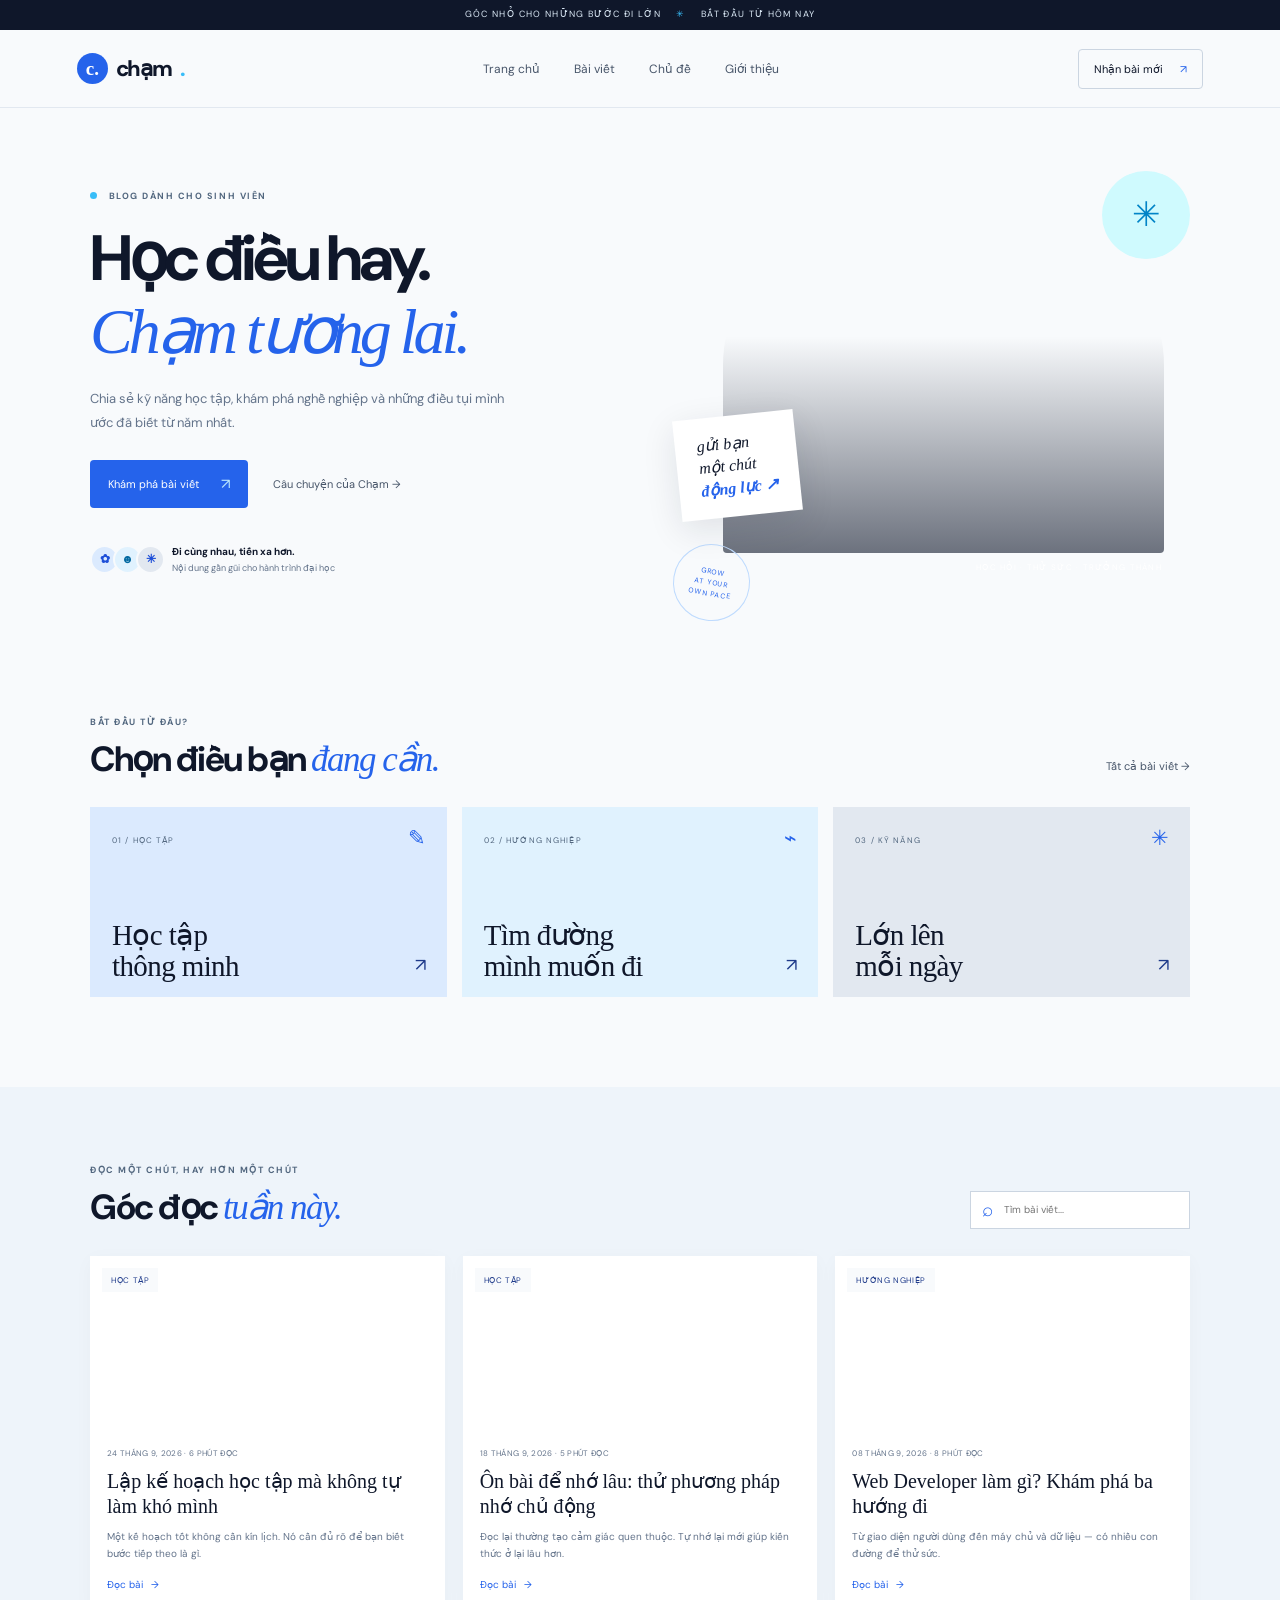
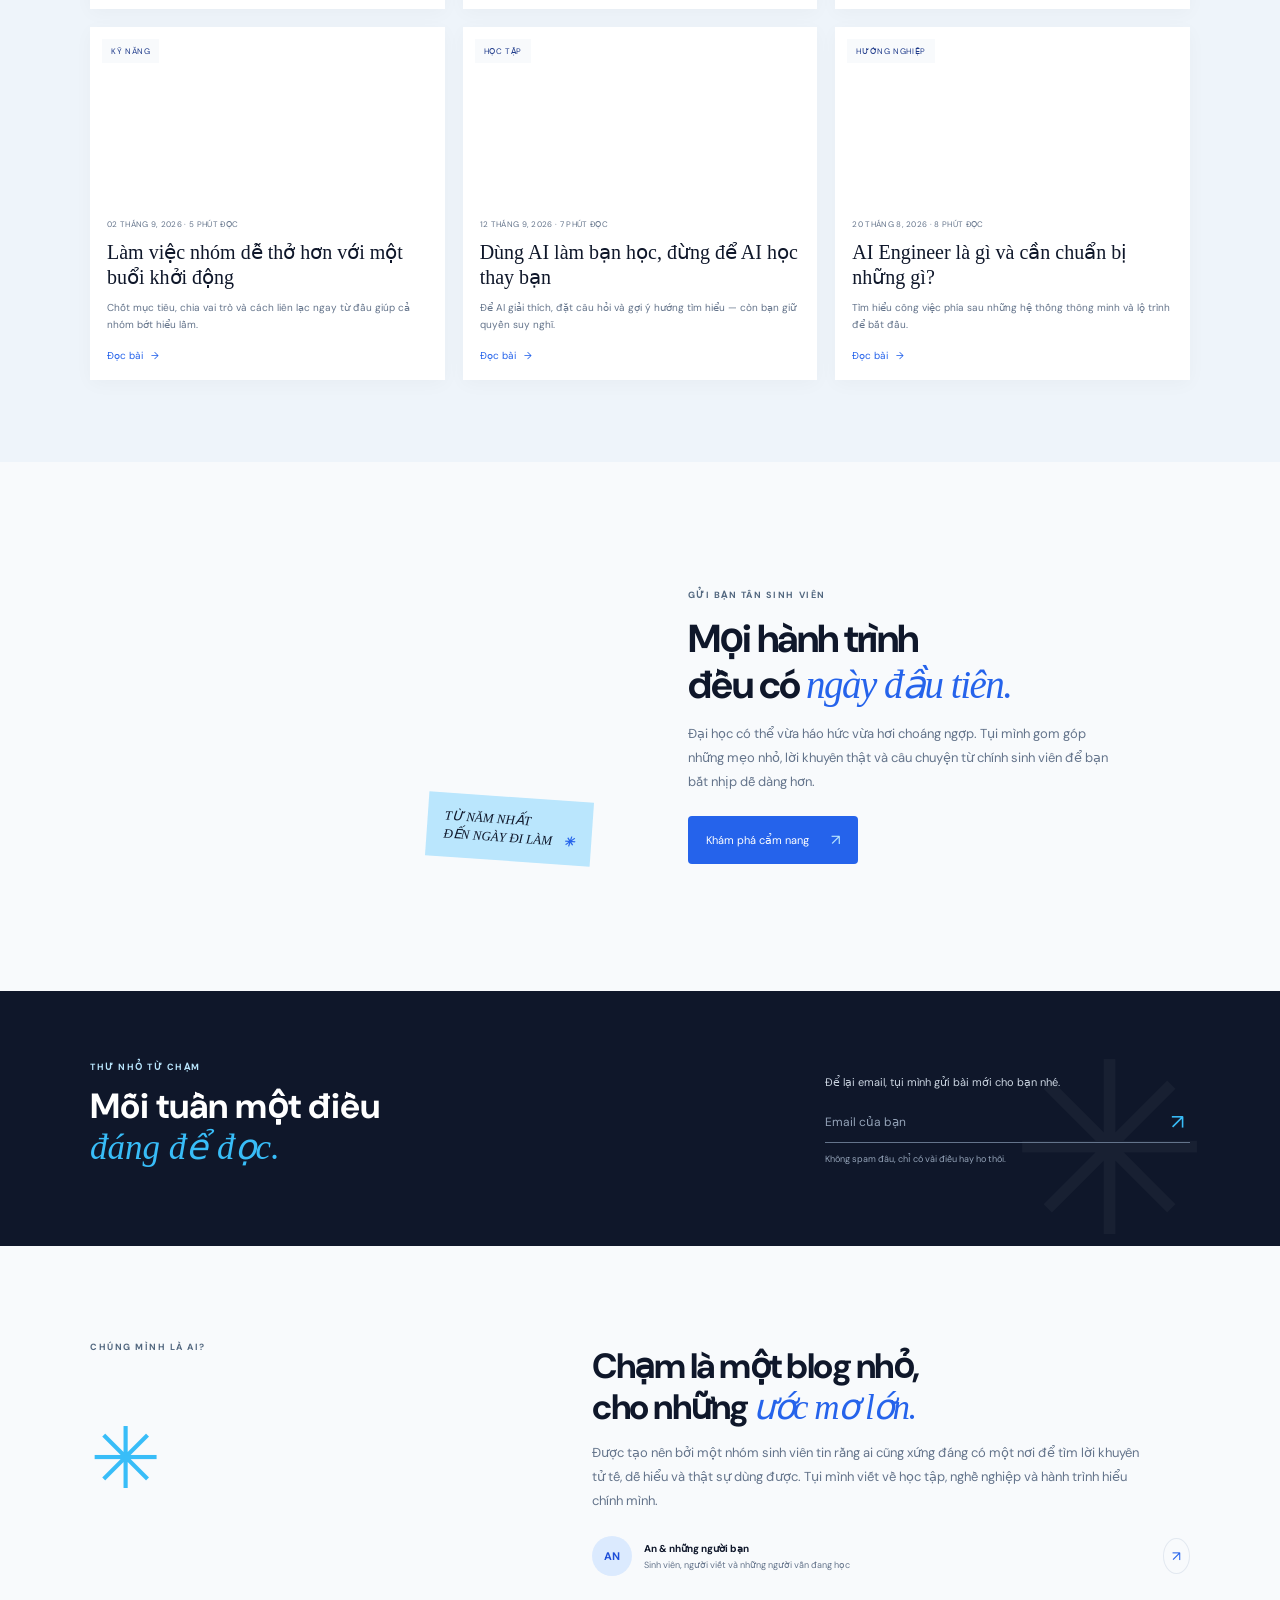
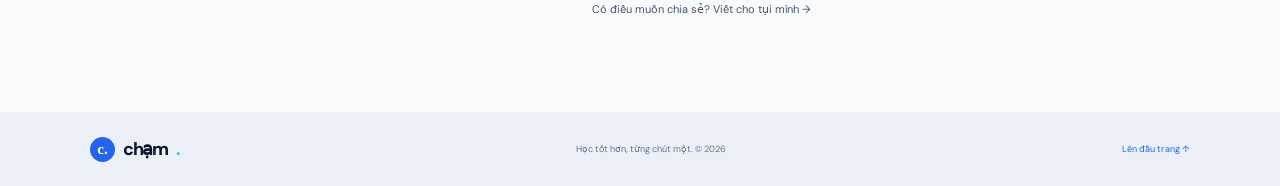
==== index.html @ 7835d65a "Prepare student blog for GitHub Pages" ====
<!doctype html>
<html lang="vi">
<head>
  <meta charset="UTF-8">
  <meta name="viewport" content="width=device-width, initial-scale=1">
  <meta name="theme-color" content="#0F172A">
  <meta name="description" content="Chạm — góc học tập và hướng nghiệp dành cho sinh viên.">
  <title>Chạm — Học tốt, chạm tương lai</title>
  <link rel="preconnect" href="https://fonts.googleapis.com">
  <link rel="preconnect" href="https://fonts.gstatic.com" crossorigin>
  <link href="https://fonts.googleapis.com/css2?family=DM+Sans:wght@400;500;600;700;800&family=Manrope:wght@400;500;600;700;800&display=swap" rel="stylesheet">
  <style>
:root{--navy:#0F172A;--blue:#2563EB;--cyan:#38BDF8;--pale:#F8FAFC;--white:#FFFFFF;--text:#334155;--muted:#64748B;--line:#E2E8F0;--serif:Georgia,"Times New Roman",serif;--sans:"DM Sans",Arial,sans-serif}
*{box-sizing:border-box}html{scroll-behavior:smooth}body{margin:0;background:var(--pale);color:var(--navy);font:14px var(--sans)}a{color:inherit;text-decoration:none}button,input{font:inherit}.container{width:min(1100px,88%);margin-inline:auto}
.topbar{height:30px;background:var(--navy);color:#DCEAF7;text-align:center;padding:8px;font-size:9px;letter-spacing:.15em}.topbar span{color:var(--cyan);margin:0 12px}
.header{height:78px;padding:0 max(calc((100% - 1160px)/2),6%);display:flex;align-items:center;justify-content:space-between;border-bottom:1px solid var(--line);background:var(--pale)}.brand{display:flex;align-items:center;gap:8px;font-size:22px;font-weight:800;letter-spacing:-1.3px}.brand-mark{display:grid;place-items:center;width:31px;height:31px;border-radius:50%;background:var(--blue);color:white;font:700 19px var(--serif);letter-spacing:0}.brand-dot{color:var(--cyan)}.nav{display:flex;align-items:center;gap:34px;color:#475569;font-size:12px}.nav a:hover,.text-link:hover{color:var(--blue)}.header-button{font-size:11px;border:1px solid #CBD5E1;padding:12px 15px;border-radius:4px}.header-button span{margin-left:14px;color:var(--blue)}.menu-toggle{display:none}
.hero{min-height:555px;display:grid;grid-template-columns:1fr .94fr;align-items:center;position:relative;padding-top:48px;padding-bottom:60px}.hero-copy{z-index:2}.eyebrow{font-size:9px;letter-spacing:.17em;font-weight:700;color:#52677F}.eyebrow i{display:inline-block;width:7px;height:7px;border-radius:50%;background:var(--cyan);margin-right:8px}.hero h1{font-size:64px;line-height:1.07;letter-spacing:-4px;margin:22px 0 18px}.hero h1 em,h2 em{font:italic 400 1em var(--serif);color:var(--blue)}.hero-copy>p,.welcome-copy>p,.about>div:nth-child(2)>p{max-width:420px;color:var(--muted);line-height:1.85;font-size:13px}.hero-actions{display:flex;align-items:center;gap:25px;margin-top:25px}.button{display:inline-flex;align-items:center;justify-content:space-between;gap:22px;background:var(--blue);color:white;padding:14px 18px;border-radius:4px;font-size:11px;transition:background .2s}.button:hover{background:#1D4ED8}.button span{color:#BAE6FD;font-size:15px}.text-link{font-size:11px;color:#475569}.hero-note{display:flex;align-items:center;gap:13px;margin-top:37px}.faces{display:flex}.faces b{width:29px;height:29px;border-radius:50%;display:grid;place-items:center;background:#DBEAFE;border:2px solid var(--pale);margin-right:-6px;color:#1D4ED8;font-size:12px}.faces b:nth-child(2){background:#E0F2FE;color:#0369A1}.faces b:nth-child(3){background:#E2E8F0}.hero-note strong,.hero-note small{display:block;font-size:10px}.hero-note small{font-size:9px;color:var(--muted);margin-top:4px}
.hero-art{height:400px;position:relative;margin-left:20px}.hero-image{position:absolute;inset:12px 26px 27px 46px;border-radius:48% 48% 4px 4px;background:linear-gradient(0deg,#0F172A99,#0F172A00 60%),url("https://images.unsplash.com/photo-1523240795612-9a054b0db644?auto=format&fit=crop&w=1000&q=85") center/cover}.cyan-orb{position:absolute;z-index:2;right:0;top:-9px;width:88px;height:88px;border-radius:50%;display:grid;place-items:center;background:#CFFAFE;color:#0284C7;font-size:34px}.note-card{position:absolute;z-index:2;left:0;bottom:63px;padding:17px 22px;background:white;box-shadow:0 10px 35px #0f172a1c;font:italic 16px/1.4 var(--serif);transform:rotate(-6deg)}.note-card strong{color:var(--blue)}.image-caption{position:absolute;right:28px;bottom:8px;color:white;font-size:8px;letter-spacing:.16em}.hero-label{position:absolute;left:53%;bottom:42px;border:1px solid #BFDBFE;border-radius:50%;width:77px;height:77px;display:grid;place-content:center;text-align:center;color:var(--blue);font-size:7px;letter-spacing:.12em;line-height:1.6;transform:rotate(9deg)}
.topics{padding-top:48px;padding-bottom:90px}.section-heading{display:flex;align-items:end;justify-content:space-between;margin-bottom:27px}.section-heading h2,.welcome h2,.about h2{font-size:35px;letter-spacing:-1.5px;line-height:1.18;margin:10px 0 0}.section-heading>.text-link{padding-bottom:7px}.topic-grid{display:grid;grid-template-columns:repeat(3,1fr);gap:15px}.topic-card{height:190px;padding:22px;position:relative;transition:transform .2s}.topic-card:hover{transform:translateY(-4px)}.study{background:#DBEAFE}.career{background:#E0F2FE}.skills{background:#E2E8F0}.topic-card small{font-size:8px;letter-spacing:.14em;color:#52677F}.topic-card h3{position:absolute;left:22px;bottom:16px;margin:0;font:29px/1.05 var(--serif);letter-spacing:-.6px}.topic-icon{position:absolute;right:21px;top:17px;font-size:21px;color:var(--blue)}.arrow{position:absolute;right:21px;bottom:20px;font-size:18px;color:#1E3A8A}
.articles{background:#EEF4FA;padding:72px 0 82px}.search{height:38px;width:220px;display:flex;gap:9px;align-items:center;padding:0 11px;border:1px solid #CBD5E1;background:white}.search span{font-size:19px;color:var(--blue)}.search input{width:100%;border:0;outline:0;font-size:10px;background:transparent;color:var(--navy)}.article-grid{display:grid;grid-template-columns:repeat(3,1fr);gap:18px}.article-card{background:white;min-width:0;box-shadow:0 4px 18px #0f172a08;transition:transform .2s}.article-card:hover{transform:translateY(-4px)}.article-image{height:170px;background-position:center;background-size:cover;position:relative}.article-image>span{position:absolute;left:12px;top:12px;padding:7px 9px;background:#F8FAFCEB;color:#1E3A8A;font-size:8px;letter-spacing:.08em}.photo-one{background-image:url("https://images.unsplash.com/photo-1455390582262-044c1008a2b9?auto=format&fit=crop&w=900&q=80")}.photo-two{background-image:url("https://images.unsplash.com/photo-1434030216411-0b793f4b4173?auto=format&fit=crop&w=900&q=80")}.photo-three{background-image:url("https://images.unsplash.com/photo-1498050108023-c5249f4df085?auto=format&fit=crop&w=900&q=80")}.photo-four{background-image:url("https://images.unsplash.com/photo-1521737711867-e3b97375f902?auto=format&fit=crop&w=900&q=80")}.photo-five{background-image:url("https://images.unsplash.com/photo-1677442136019-21780ecad995?auto=format&fit=crop&w=900&q=80")}.photo-six{background-image:url("https://images.unsplash.com/photo-1485827404703-89b55fcc595e?auto=format&fit=crop&w=900&q=80")}.article-info{padding:16px 17px 17px}.article-info>small{font-size:8px;color:#64748B;letter-spacing:.04em}.article-info h3{font:20px/1.25 var(--serif);margin:9px 0;color:var(--navy)}.article-info p{font-size:10px;line-height:1.7;color:var(--muted);margin:0 0 12px}.article-info>a{font-size:10px;color:var(--blue)}.article-info>a span{margin-left:5px}.no-results{text-align:center;padding:35px;color:var(--muted)}
.welcome{padding-top:100px;padding-bottom:104px;display:grid;grid-template-columns:1fr 1fr;gap:95px;align-items:center}.welcome-art{height:325px;position:relative}.welcome-image{position:absolute;inset:0 30px 0 17px;background:url("https://images.unsplash.com/photo-1498050108023-c5249f4df085?auto=format&fit=crop&w=900&q=85") center/cover}.sticker{position:absolute;right:0;bottom:25px;background:#BAE6FD;padding:14px 17px;font:italic 13px/1.4 var(--serif);transform:rotate(4deg)}.sticker b{color:var(--blue);margin-left:8px}.welcome-copy h2{font-size:39px;margin:14px 0}.welcome-copy>p{margin:14px 0 22px}.newsletter{background:var(--navy);color:white;overflow:hidden}.newsletter-content{min-height:255px;display:flex;justify-content:space-between;align-items:center;position:relative}.newsletter .eyebrow{color:#BAE6FD}.newsletter h2{font-size:35px;line-height:1.15;margin:12px 0}.newsletter h2 em{color:var(--cyan)}.newsletter form{width:365px;z-index:1}.newsletter form label{font-size:11px;color:#CBD5E1}.email-row{display:flex;border-bottom:1px solid #64748B;margin-top:12px}.email-row input{flex:1;padding:12px 0;color:white;background:none;border:0;outline:0;font-size:12px}.email-row input::placeholder{color:#94A3B8}.email-row button{border:0;background:none;color:var(--cyan);font-size:21px;cursor:pointer}.newsletter form small{display:block;margin-top:10px;color:#94A3B8;font-size:9px}.newsletter-spark{position:absolute;right:-20px;bottom:-62px;font-size:240px;color:#ffffff0a}.about{padding-top:90px;padding-bottom:95px;display:grid;grid-template-columns:1fr 1.4fr;gap:75px}.about-mark{margin-top:50px;font-size:85px;color:var(--cyan)}.about h2{font-size:35px}.about>div:nth-child(2)>p{max-width:560px}.author{display:flex;align-items:center;gap:12px;margin:23px 0}.author>span{width:40px;height:40px;display:grid;place-items:center;border-radius:50%;background:#DBEAFE;color:#1D4ED8;font-size:11px;font-weight:700}.author strong,.author small{display:block;font-size:10px}.author small{font-size:9px;color:var(--muted);margin-top:4px}.author>a{margin-left:auto;border:1px solid var(--line);border-radius:50%;padding:8px;color:var(--blue)}.footer{min-height:74px;background:#EAF0F6;padding:15px max(calc((100% - 1100px)/2),6%);display:flex;align-items:center;justify-content:space-between;color:var(--muted);font-size:9px}.footer .brand{color:var(--navy);font-size:18px}.footer .brand-mark{width:25px;height:25px;font-size:15px}.footer>a:last-child{color:var(--blue)}
@media(max-width:760px){.header{height:66px;padding:0 6%}.menu-toggle{display:block;background:none;border:0;font-size:21px;color:var(--navy)}.nav{display:none;position:absolute;z-index:5;top:96px;left:0;right:0;padding:20px 8%;background:var(--pale);border-bottom:1px solid var(--line);flex-direction:column;align-items:flex-start;gap:18px}.nav.open{display:flex}.header-button{font-size:9px;padding:10px}.hero{grid-template-columns:1fr;padding-top:51px;padding-bottom:42px}.hero h1{font-size:54px}.hero-art{height:330px;margin:36px 0 0}.hero-label{left:auto;right:12%;bottom:10px}.topics{padding-top:43px;padding-bottom:65px}.section-heading h2,.welcome h2,.about h2{font-size:29px}.topic-grid{gap:9px}.topic-card{height:160px;padding:14px}.topic-card h3{left:14px;bottom:15px;font-size:23px}.topic-icon{right:13px;top:12px}.arrow{right:13px;bottom:14px}.articles{padding:57px 0}.section-heading{align-items:flex-start;gap:17px;flex-direction:column}.search{width:100%}.article-grid{grid-template-columns:1fr 1fr;gap:12px}.article-image{height:140px}.article-info{padding:13px}.article-info h3{font-size:17px}.article-info p{font-size:9px}.welcome{grid-template-columns:1fr;gap:34px;padding-top:68px;padding-bottom:70px}.welcome-art{height:265px}.welcome-copy h2{font-size:34px}.newsletter-content{padding-top:40px;padding-bottom:40px;display:block}.newsletter form{width:min(100%,420px);margin-top:22px}.newsletter-spark{right:-46px;bottom:-65px}.about{padding-top:65px;padding-bottom:65px;grid-template-columns:1fr;gap:12px}.about-mark{display:none}.about h2{font-size:30px}.footer{padding:16px 6%;flex-wrap:wrap;gap:12px}.footer>span{order:3;width:100%}}
@media(max-width:440px){.topbar{font-size:7px;letter-spacing:.1em}.header-button{padding:9px;font-size:9px}.hero h1{font-size:47px}.hero-actions{gap:14px;flex-wrap:wrap}.text-link{font-size:10px}.topic-grid{grid-template-columns:1fr}.topic-card{height:125px}.topic-card h3 br{display:none}.article-grid{grid-template-columns:1fr}.article-image{height:190px}.section-heading h2{font-size:27px}.about h2{font-size:28px}.author small{max-width:230px}}

</style>
</head>
<body>
  <div class="topbar">GÓC NHỎ CHO NHỮNG BƯỚC ĐI LỚN <span>✳</span> BẮT ĐẦU TỪ HÔM NAY</div>
  <header class="header">
    <a class="brand" href="#home"><span class="brand-mark">c.</span> chạm<span class="brand-dot">.</span></a>
    <button class="menu-toggle" aria-label="Mở menu" aria-expanded="false">☰</button>
    <nav class="nav"><a href="#home">Trang chủ</a><a href="#articles">Bài viết</a><a href="#topics">Chủ đề</a><a href="#about">Giới thiệu</a></nav>
    <a class="header-button" href="#newsletter">Nhận bài mới <span>↗</span></a>
  </header>
  <main id="home">
    <section class="hero container">
      <div class="hero-copy">
        <span class="eyebrow"><i></i> BLOG DÀNH CHO SINH VIÊN</span>
        <h1>Học điều hay.<br><em>Chạm tương lai.</em></h1>
        <p>Chia sẻ kỹ năng học tập, khám phá nghề nghiệp và những điều tụi mình ước đã biết từ năm nhất.</p>
        <div class="hero-actions"><a class="button" href="#articles">Khám phá bài viết <span>↗</span></a><a class="text-link" href="#about">Câu chuyện của Chạm →</a></div>
        <div class="hero-note"><div class="faces"><b>✿</b><b>☻</b><b>✳</b></div><span><strong>Đi cùng nhau, tiến xa hơn.</strong><small>Nội dung gần gũi cho hành trình đại học</small></span></div>
      </div>
      <div class="hero-art"><div class="cyan-orb">✳</div><div class="hero-image" role="img" aria-label="Sinh viên học tập cùng nhau"></div><div class="note-card">gửi bạn<br>một chút<br><strong>động lực ↗</strong></div><div class="image-caption">HỌC HỎI · THỬ SỨC · TRƯỞNG THÀNH</div><div class="orbit"></div></div>
      <div class="hero-label">GROW<br>AT YOUR<br>OWN PACE</div>
    </section>
    <section class="container topics" id="topics">
      <div class="section-heading"><div><span class="eyebrow">BẮT ĐẦU TỪ ĐÂU?</span><h2>Chọn điều bạn <em>đang cần.</em></h2></div><a class="text-link" href="#articles">Tất cả bài viết →</a></div>
      <div class="topic-grid">
        <a class="topic-card study" href="#articles"><span class="topic-icon">✎</span><small>01 / HỌC TẬP</small><h3>Học tập<br>thông minh</h3><span class="arrow">↗</span></a>
        <a class="topic-card career" href="#articles"><span class="topic-icon">⌁</span><small>02 / HƯỚNG NGHIỆP</small><h3>Tìm đường<br>mình muốn đi</h3><span class="arrow">↗</span></a>
        <a class="topic-card skills" href="#articles"><span class="topic-icon">✳</span><small>03 / KỸ NĂNG</small><h3>Lớn lên<br>mỗi ngày</h3><span class="arrow">↗</span></a>
      </div>
    </section>
    <section class="articles" id="articles"><div class="container">
      <div class="section-heading"><div><span class="eyebrow">ĐỌC MỘT CHÚT, HAY HƠN MỘT CHÚT</span><h2>Góc đọc <em>tuần này.</em></h2></div><label class="search"><span>⌕</span><input id="search" type="search" placeholder="Tìm bài viết..." aria-label="Tìm bài viết"></label></div>
      <div class="article-grid" id="articleGrid">
        <article class="article-card" data-category="Học tập"><div class="article-image photo-one"><span>HỌC TẬP</span></div><div class="article-info"><small>24 THÁNG 9, 2026 · 6 PHÚT ĐỌC</small><h3>Lập kế hoạch học tập mà không tự làm khó mình</h3><p>Một kế hoạch tốt không cần kín lịch. Nó cần đủ rõ để bạn biết bước tiếp theo là gì.</p><a href="#welcome">Đọc bài <span>→</span></a></div></article>
        <article class="article-card" data-category="Học tập"><div class="article-image photo-two"><span>HỌC TẬP</span></div><div class="article-info"><small>18 THÁNG 9, 2026 · 5 PHÚT ĐỌC</small><h3>Ôn bài để nhớ lâu: thử phương pháp nhớ chủ động</h3><p>Đọc lại thường tạo cảm giác quen thuộc. Tự nhớ lại mới giúp kiến thức ở lại lâu hơn.</p><a href="#welcome">Đọc bài <span>→</span></a></div></article>
        <article class="article-card" data-category="Hướng nghiệp"><div class="article-image photo-three"><span>HƯỚNG NGHIỆP</span></div><div class="article-info"><small>08 THÁNG 9, 2026 · 8 PHÚT ĐỌC</small><h3>Web Developer làm gì? Khám phá ba hướng đi</h3><p>Từ giao diện người dùng đến máy chủ và dữ liệu — có nhiều con đường để thử sức.</p><a href="#welcome">Đọc bài <span>→</span></a></div></article>
        <article class="article-card" data-category="Kỹ năng"><div class="article-image photo-four"><span>KỸ NĂNG</span></div><div class="article-info"><small>02 THÁNG 9, 2026 · 5 PHÚT ĐỌC</small><h3>Làm việc nhóm dễ thở hơn với một buổi khởi động</h3><p>Chốt mục tiêu, chia vai trò và cách liên lạc ngay từ đầu giúp cả nhóm bớt hiểu lầm.</p><a href="#welcome">Đọc bài <span>→</span></a></div></article>
        <article class="article-card" data-category="Học tập"><div class="article-image photo-five"><span>HỌC TẬP</span></div><div class="article-info"><small>12 THÁNG 9, 2026 · 7 PHÚT ĐỌC</small><h3>Dùng AI làm bạn học, đừng để AI học thay bạn</h3><p>Để AI giải thích, đặt câu hỏi và gợi ý hướng tìm hiểu — còn bạn giữ quyền suy nghĩ.</p><a href="#welcome">Đọc bài <span>→</span></a></div></article>
        <article class="article-card" data-category="Hướng nghiệp"><div class="article-image photo-six"><span>HƯỚNG NGHIỆP</span></div><div class="article-info"><small>20 THÁNG 8, 2026 · 8 PHÚT ĐỌC</small><h3>AI Engineer là gì và cần chuẩn bị những gì?</h3><p>Tìm hiểu công việc phía sau những hệ thống thông minh và lộ trình để bắt đầu.</p><a href="#welcome">Đọc bài <span>→</span></a></div></article>
      </div>
      <p class="no-results" id="noResults" hidden>Chưa tìm thấy bài viết phù hợp, thử từ khóa khác nhé.</p>
    </div></section>
    <section class="welcome container" id="welcome"><div class="welcome-art"><div class="welcome-image"></div><div class="sticker">TỪ NĂM NHẤT<br>ĐẾN NGÀY ĐI LÀM <b>✳</b></div></div><div class="welcome-copy"><span class="eyebrow">GỬI BẠN TÂN SINH VIÊN</span><h2>Mọi hành trình<br>đều có <em>ngày đầu tiên.</em></h2><p>Đại học có thể vừa háo hức vừa hơi choáng ngợp. Tụi mình gom góp những mẹo nhỏ, lời khuyên thật và câu chuyện từ chính sinh viên để bạn bắt nhịp dễ dàng hơn.</p><a class="button" href="#articles">Khám phá cẩm nang <span>↗</span></a></div></section>
    <section class="newsletter" id="newsletter"><div class="container newsletter-content"><div><span class="eyebrow">THƯ NHỎ TỪ CHẠM</span><h2>Mỗi tuần một điều<br><em>đáng để đọc.</em></h2></div><form id="newsletterForm"><label for="email">Để lại email, tụi mình gửi bài mới cho bạn nhé.</label><div class="email-row"><input id="email" type="email" placeholder="Email của bạn" required><button aria-label="Đăng ký nhận tin">↗</button></div><small id="message">Không spam đâu, chỉ có vài điều hay ho thôi.</small></form><span class="newsletter-spark">✳</span></div></section>
    <section class="about container" id="about"><div><span class="eyebrow">CHÚNG MÌNH LÀ AI?</span><div class="about-mark">✳</div></div><div><h2>Chạm là một blog nhỏ,<br>cho những <em>ước mơ lớn.</em></h2><p>Được tạo nên bởi một nhóm sinh viên tin rằng ai cũng xứng đáng có một nơi để tìm lời khuyên tử tế, dễ hiểu và thật sự dùng được. Tụi mình viết về học tập, nghề nghiệp và hành trình hiểu chính mình.</p><div class="author"><span>AN</span><div><strong>An & những người bạn</strong><small>Sinh viên, người viết và những người vẫn đang học</small></div><a href="mailto:hello@chamblog.vn">↗</a></div><a class="text-link" href="mailto:hello@chamblog.vn">Có điều muốn chia sẻ? Viết cho tụi mình →</a></div></section>
  </main>
  <footer class="footer"><a class="brand" href="#home"><span class="brand-mark">c.</span> chạm<span class="brand-dot">.</span></a><span>Học tốt hơn, từng chút một. © 2026</span><a href="#home">Lên đầu trang ↑</a></footer>
  <script>
    const searchInput=document.getElementById("search");
    searchInput.addEventListener("input",()=>{const q=searchInput.value.trim().toLocaleLowerCase("vi");let count=0;document.querySelectorAll(".article-card").forEach(card=>{const show=card.innerText.toLocaleLowerCase("vi").includes(q);card.hidden=!show;if(show)count++});document.getElementById("noResults").hidden=count>0});
    document.querySelector(".menu-toggle").addEventListener("click",event=>{const nav=document.querySelector(".nav"),open=nav.classList.toggle("open");event.currentTarget.setAttribute("aria-expanded",String(open));event.currentTarget.setAttribute("aria-label",open?"Đóng menu":"Mở menu")});
    document.getElementById("newsletterForm").addEventListener("submit",event=>{event.preventDefault();document.getElementById("message").textContent="Đăng ký thành công! Hẹn gặp bạn trong thư tiếp theo ✳";event.currentTarget.reset()});
  </script>
</body>
</html>
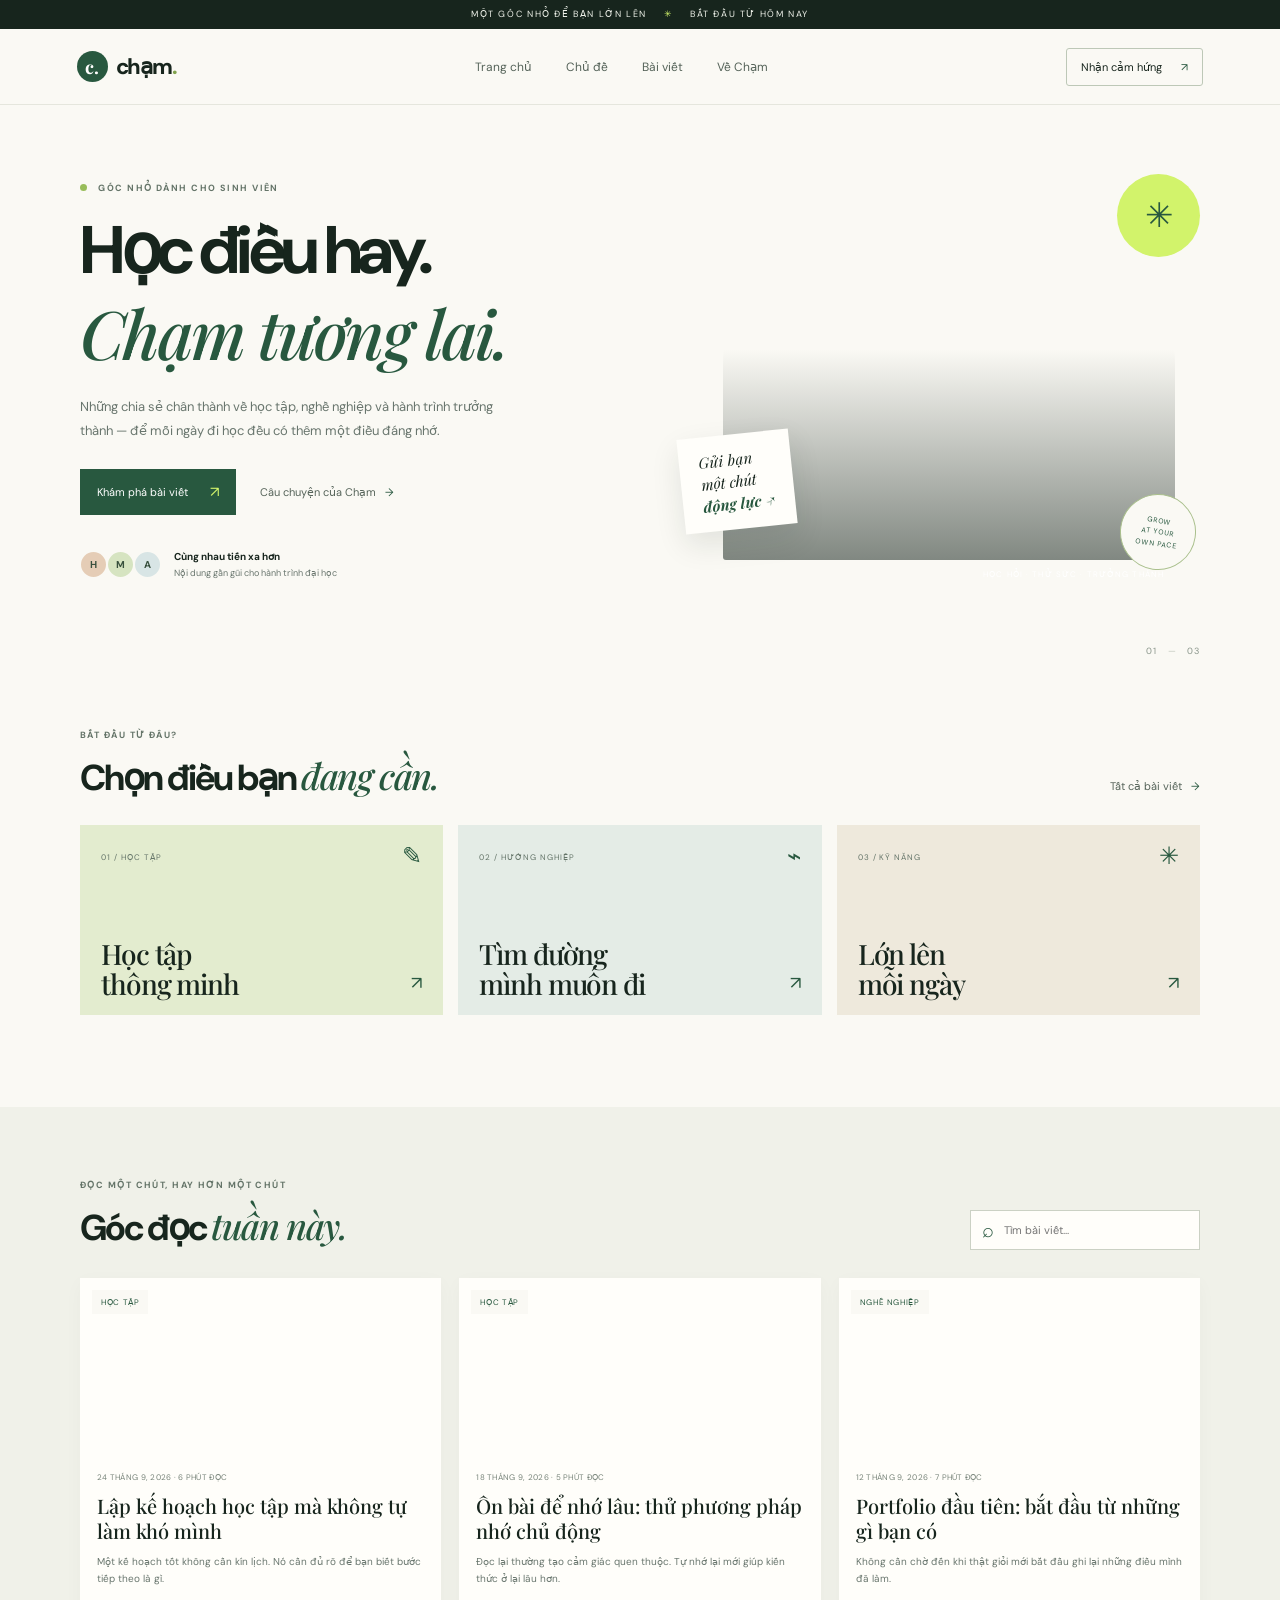
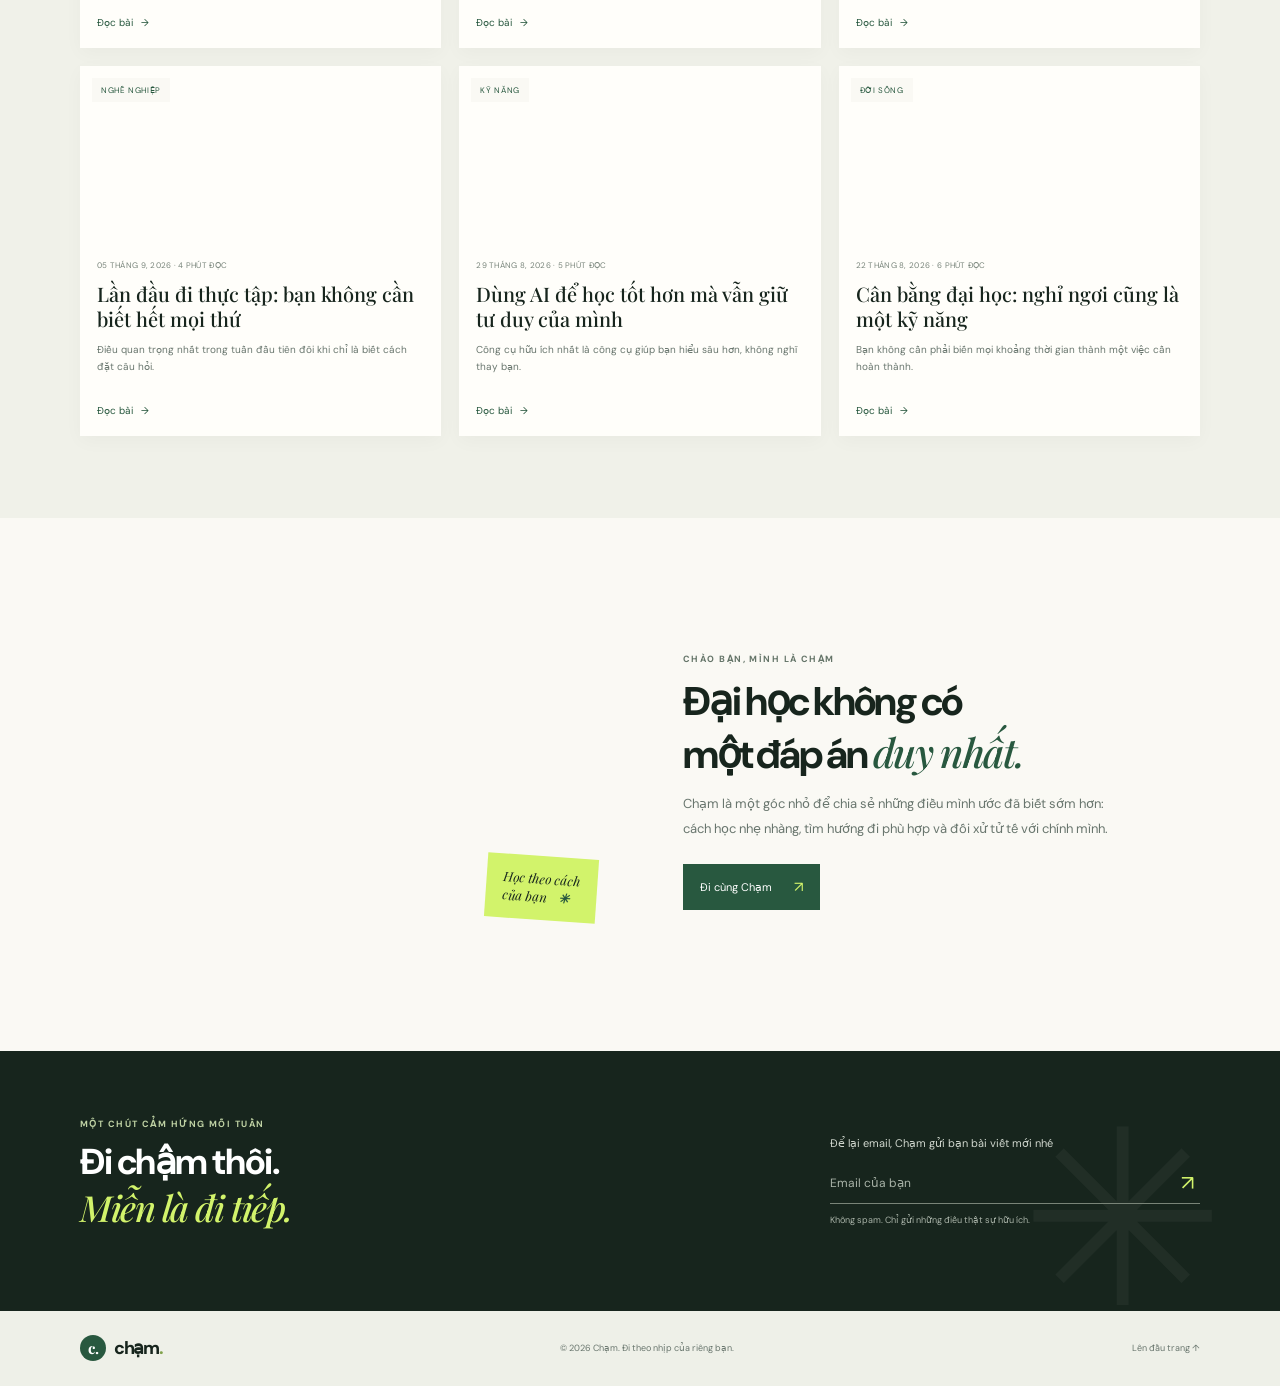
==== commit a4576bee: "Nội dung cập nhật" ====
--- a/index.html
+++ b/index.html
@@ -1,79 +1,99 @@
 <!doctype html>
 <html lang="vi">
 <head>
-  <meta charset="UTF-8">
+  <meta charset="utf-8">
   <meta name="viewport" content="width=device-width, initial-scale=1">
-  <meta name="theme-color" content="#0F172A">
-  <meta name="description" content="Chạm — góc học tập và hướng nghiệp dành cho sinh viên.">
-  <title>Chạm — Học tốt, chạm tương lai</title>
+  <meta name="theme-color" content="#101c16">
+  <meta name="description" content="Chạm — góc học tập, hướng nghiệp và kỹ năng dành cho sinh viên.">
+  <title>Chạm — Học điều hay, chạm tương lai</title>
+  <link rel="stylesheet" href="sytle.css">
   <link rel="preconnect" href="https://fonts.googleapis.com">
   <link rel="preconnect" href="https://fonts.gstatic.com" crossorigin>
-  <link href="https://fonts.googleapis.com/css2?family=DM+Sans:wght@400;500;600;700;800&family=Manrope:wght@400;500;600;700;800&display=swap" rel="stylesheet">
-  <style>
-:root{--navy:#0F172A;--blue:#2563EB;--cyan:#38BDF8;--pale:#F8FAFC;--white:#FFFFFF;--text:#334155;--muted:#64748B;--line:#E2E8F0;--serif:Georgia,"Times New Roman",serif;--sans:"DM Sans",Arial,sans-serif}
-*{box-sizing:border-box}html{scroll-behavior:smooth}body{margin:0;background:var(--pale);color:var(--navy);font:14px var(--sans)}a{color:inherit;text-decoration:none}button,input{font:inherit}.container{width:min(1100px,88%);margin-inline:auto}
-.topbar{height:30px;background:var(--navy);color:#DCEAF7;text-align:center;padding:8px;font-size:9px;letter-spacing:.15em}.topbar span{color:var(--cyan);margin:0 12px}
-.header{height:78px;padding:0 max(calc((100% - 1160px)/2),6%);display:flex;align-items:center;justify-content:space-between;border-bottom:1px solid var(--line);background:var(--pale)}.brand{display:flex;align-items:center;gap:8px;font-size:22px;font-weight:800;letter-spacing:-1.3px}.brand-mark{display:grid;place-items:center;width:31px;height:31px;border-radius:50%;background:var(--blue);color:white;font:700 19px var(--serif);letter-spacing:0}.brand-dot{color:var(--cyan)}.nav{display:flex;align-items:center;gap:34px;color:#475569;font-size:12px}.nav a:hover,.text-link:hover{color:var(--blue)}.header-button{font-size:11px;border:1px solid #CBD5E1;padding:12px 15px;border-radius:4px}.header-button span{margin-left:14px;color:var(--blue)}.menu-toggle{display:none}
-.hero{min-height:555px;display:grid;grid-template-columns:1fr .94fr;align-items:center;position:relative;padding-top:48px;padding-bottom:60px}.hero-copy{z-index:2}.eyebrow{font-size:9px;letter-spacing:.17em;font-weight:700;color:#52677F}.eyebrow i{display:inline-block;width:7px;height:7px;border-radius:50%;background:var(--cyan);margin-right:8px}.hero h1{font-size:64px;line-height:1.07;letter-spacing:-4px;margin:22px 0 18px}.hero h1 em,h2 em{font:italic 400 1em var(--serif);color:var(--blue)}.hero-copy>p,.welcome-copy>p,.about>div:nth-child(2)>p{max-width:420px;color:var(--muted);line-height:1.85;font-size:13px}.hero-actions{display:flex;align-items:center;gap:25px;margin-top:25px}.button{display:inline-flex;align-items:center;justify-content:space-between;gap:22px;background:var(--blue);color:white;padding:14px 18px;border-radius:4px;font-size:11px;transition:background .2s}.button:hover{background:#1D4ED8}.button span{color:#BAE6FD;font-size:15px}.text-link{font-size:11px;color:#475569}.hero-note{display:flex;align-items:center;gap:13px;margin-top:37px}.faces{display:flex}.faces b{width:29px;height:29px;border-radius:50%;display:grid;place-items:center;background:#DBEAFE;border:2px solid var(--pale);margin-right:-6px;color:#1D4ED8;font-size:12px}.faces b:nth-child(2){background:#E0F2FE;color:#0369A1}.faces b:nth-child(3){background:#E2E8F0}.hero-note strong,.hero-note small{display:block;font-size:10px}.hero-note small{font-size:9px;color:var(--muted);margin-top:4px}
-.hero-art{height:400px;position:relative;margin-left:20px}.hero-image{position:absolute;inset:12px 26px 27px 46px;border-radius:48% 48% 4px 4px;background:linear-gradient(0deg,#0F172A99,#0F172A00 60%),url("https://images.unsplash.com/photo-1523240795612-9a054b0db644?auto=format&fit=crop&w=1000&q=85") center/cover}.cyan-orb{position:absolute;z-index:2;right:0;top:-9px;width:88px;height:88px;border-radius:50%;display:grid;place-items:center;background:#CFFAFE;color:#0284C7;font-size:34px}.note-card{position:absolute;z-index:2;left:0;bottom:63px;padding:17px 22px;background:white;box-shadow:0 10px 35px #0f172a1c;font:italic 16px/1.4 var(--serif);transform:rotate(-6deg)}.note-card strong{color:var(--blue)}.image-caption{position:absolute;right:28px;bottom:8px;color:white;font-size:8px;letter-spacing:.16em}.hero-label{position:absolute;left:53%;bottom:42px;border:1px solid #BFDBFE;border-radius:50%;width:77px;height:77px;display:grid;place-content:center;text-align:center;color:var(--blue);font-size:7px;letter-spacing:.12em;line-height:1.6;transform:rotate(9deg)}
-.topics{padding-top:48px;padding-bottom:90px}.section-heading{display:flex;align-items:end;justify-content:space-between;margin-bottom:27px}.section-heading h2,.welcome h2,.about h2{font-size:35px;letter-spacing:-1.5px;line-height:1.18;margin:10px 0 0}.section-heading>.text-link{padding-bottom:7px}.topic-grid{display:grid;grid-template-columns:repeat(3,1fr);gap:15px}.topic-card{height:190px;padding:22px;position:relative;transition:transform .2s}.topic-card:hover{transform:translateY(-4px)}.study{background:#DBEAFE}.career{background:#E0F2FE}.skills{background:#E2E8F0}.topic-card small{font-size:8px;letter-spacing:.14em;color:#52677F}.topic-card h3{position:absolute;left:22px;bottom:16px;margin:0;font:29px/1.05 var(--serif);letter-spacing:-.6px}.topic-icon{position:absolute;right:21px;top:17px;font-size:21px;color:var(--blue)}.arrow{position:absolute;right:21px;bottom:20px;font-size:18px;color:#1E3A8A}
-.articles{background:#EEF4FA;padding:72px 0 82px}.search{height:38px;width:220px;display:flex;gap:9px;align-items:center;padding:0 11px;border:1px solid #CBD5E1;background:white}.search span{font-size:19px;color:var(--blue)}.search input{width:100%;border:0;outline:0;font-size:10px;background:transparent;color:var(--navy)}.article-grid{display:grid;grid-template-columns:repeat(3,1fr);gap:18px}.article-card{background:white;min-width:0;box-shadow:0 4px 18px #0f172a08;transition:transform .2s}.article-card:hover{transform:translateY(-4px)}.article-image{height:170px;background-position:center;background-size:cover;position:relative}.article-image>span{position:absolute;left:12px;top:12px;padding:7px 9px;background:#F8FAFCEB;color:#1E3A8A;font-size:8px;letter-spacing:.08em}.photo-one{background-image:url("https://images.unsplash.com/photo-1455390582262-044c1008a2b9?auto=format&fit=crop&w=900&q=80")}.photo-two{background-image:url("https://images.unsplash.com/photo-1434030216411-0b793f4b4173?auto=format&fit=crop&w=900&q=80")}.photo-three{background-image:url("https://images.unsplash.com/photo-1498050108023-c5249f4df085?auto=format&fit=crop&w=900&q=80")}.photo-four{background-image:url("https://images.unsplash.com/photo-1521737711867-e3b97375f902?auto=format&fit=crop&w=900&q=80")}.photo-five{background-image:url("https://images.unsplash.com/photo-1677442136019-21780ecad995?auto=format&fit=crop&w=900&q=80")}.photo-six{background-image:url("https://images.unsplash.com/photo-1485827404703-89b55fcc595e?auto=format&fit=crop&w=900&q=80")}.article-info{padding:16px 17px 17px}.article-info>small{font-size:8px;color:#64748B;letter-spacing:.04em}.article-info h3{font:20px/1.25 var(--serif);margin:9px 0;color:var(--navy)}.article-info p{font-size:10px;line-height:1.7;color:var(--muted);margin:0 0 12px}.article-info>a{font-size:10px;color:var(--blue)}.article-info>a span{margin-left:5px}.no-results{text-align:center;padding:35px;color:var(--muted)}
-.welcome{padding-top:100px;padding-bottom:104px;display:grid;grid-template-columns:1fr 1fr;gap:95px;align-items:center}.welcome-art{height:325px;position:relative}.welcome-image{position:absolute;inset:0 30px 0 17px;background:url("https://images.unsplash.com/photo-1498050108023-c5249f4df085?auto=format&fit=crop&w=900&q=85") center/cover}.sticker{position:absolute;right:0;bottom:25px;background:#BAE6FD;padding:14px 17px;font:italic 13px/1.4 var(--serif);transform:rotate(4deg)}.sticker b{color:var(--blue);margin-left:8px}.welcome-copy h2{font-size:39px;margin:14px 0}.welcome-copy>p{margin:14px 0 22px}.newsletter{background:var(--navy);color:white;overflow:hidden}.newsletter-content{min-height:255px;display:flex;justify-content:space-between;align-items:center;position:relative}.newsletter .eyebrow{color:#BAE6FD}.newsletter h2{font-size:35px;line-height:1.15;margin:12px 0}.newsletter h2 em{color:var(--cyan)}.newsletter form{width:365px;z-index:1}.newsletter form label{font-size:11px;color:#CBD5E1}.email-row{display:flex;border-bottom:1px solid #64748B;margin-top:12px}.email-row input{flex:1;padding:12px 0;color:white;background:none;border:0;outline:0;font-size:12px}.email-row input::placeholder{color:#94A3B8}.email-row button{border:0;background:none;color:var(--cyan);font-size:21px;cursor:pointer}.newsletter form small{display:block;margin-top:10px;color:#94A3B8;font-size:9px}.newsletter-spark{position:absolute;right:-20px;bottom:-62px;font-size:240px;color:#ffffff0a}.about{padding-top:90px;padding-bottom:95px;display:grid;grid-template-columns:1fr 1.4fr;gap:75px}.about-mark{margin-top:50px;font-size:85px;color:var(--cyan)}.about h2{font-size:35px}.about>div:nth-child(2)>p{max-width:560px}.author{display:flex;align-items:center;gap:12px;margin:23px 0}.author>span{width:40px;height:40px;display:grid;place-items:center;border-radius:50%;background:#DBEAFE;color:#1D4ED8;font-size:11px;font-weight:700}.author strong,.author small{display:block;font-size:10px}.author small{font-size:9px;color:var(--muted);margin-top:4px}.author>a{margin-left:auto;border:1px solid var(--line);border-radius:50%;padding:8px;color:var(--blue)}.footer{min-height:74px;background:#EAF0F6;padding:15px max(calc((100% - 1100px)/2),6%);display:flex;align-items:center;justify-content:space-between;color:var(--muted);font-size:9px}.footer .brand{color:var(--navy);font-size:18px}.footer .brand-mark{width:25px;height:25px;font-size:15px}.footer>a:last-child{color:var(--blue)}
-@media(max-width:760px){.header{height:66px;padding:0 6%}.menu-toggle{display:block;background:none;border:0;font-size:21px;color:var(--navy)}.nav{display:none;position:absolute;z-index:5;top:96px;left:0;right:0;padding:20px 8%;background:var(--pale);border-bottom:1px solid var(--line);flex-direction:column;align-items:flex-start;gap:18px}.nav.open{display:flex}.header-button{font-size:9px;padding:10px}.hero{grid-template-columns:1fr;padding-top:51px;padding-bottom:42px}.hero h1{font-size:54px}.hero-art{height:330px;margin:36px 0 0}.hero-label{left:auto;right:12%;bottom:10px}.topics{padding-top:43px;padding-bottom:65px}.section-heading h2,.welcome h2,.about h2{font-size:29px}.topic-grid{gap:9px}.topic-card{height:160px;padding:14px}.topic-card h3{left:14px;bottom:15px;font-size:23px}.topic-icon{right:13px;top:12px}.arrow{right:13px;bottom:14px}.articles{padding:57px 0}.section-heading{align-items:flex-start;gap:17px;flex-direction:column}.search{width:100%}.article-grid{grid-template-columns:1fr 1fr;gap:12px}.article-image{height:140px}.article-info{padding:13px}.article-info h3{font-size:17px}.article-info p{font-size:9px}.welcome{grid-template-columns:1fr;gap:34px;padding-top:68px;padding-bottom:70px}.welcome-art{height:265px}.welcome-copy h2{font-size:34px}.newsletter-content{padding-top:40px;padding-bottom:40px;display:block}.newsletter form{width:min(100%,420px);margin-top:22px}.newsletter-spark{right:-46px;bottom:-65px}.about{padding-top:65px;padding-bottom:65px;grid-template-columns:1fr;gap:12px}.about-mark{display:none}.about h2{font-size:30px}.footer{padding:16px 6%;flex-wrap:wrap;gap:12px}.footer>span{order:3;width:100%}}
-@media(max-width:440px){.topbar{font-size:7px;letter-spacing:.1em}.header-button{padding:9px;font-size:9px}.hero h1{font-size:47px}.hero-actions{gap:14px;flex-wrap:wrap}.text-link{font-size:10px}.topic-grid{grid-template-columns:1fr}.topic-card{height:125px}.topic-card h3 br{display:none}.article-grid{grid-template-columns:1fr}.article-image{height:190px}.section-heading h2{font-size:27px}.about h2{font-size:28px}.author small{max-width:230px}}
-
-</style>
+  <link href="https://fonts.googleapis.com/css2?family=DM+Sans:wght@400;500;600;700;800&family=Playfair+Display:ital,wght@0,500;0,600;1,500;1,600&display=swap" rel="stylesheet">
 </head>
 <body>
-  <div class="topbar">GÓC NHỎ CHO NHỮNG BƯỚC ĐI LỚN <span>✳</span> BẮT ĐẦU TỪ HÔM NAY</div>
-  <header class="header">
-    <a class="brand" href="#home"><span class="brand-mark">c.</span> chạm<span class="brand-dot">.</span></a>
-    <button class="menu-toggle" aria-label="Mở menu" aria-expanded="false">☰</button>
-    <nav class="nav"><a href="#home">Trang chủ</a><a href="#articles">Bài viết</a><a href="#topics">Chủ đề</a><a href="#about">Giới thiệu</a></nav>
-    <a class="header-button" href="#newsletter">Nhận bài mới <span>↗</span></a>
+  <div class="announcement">MỘT GÓC NHỎ ĐỂ BẠN LỚN LÊN <span>✳</span> BẮT ĐẦU TỪ HÔM NAY</div>
+  <header class="site-header">
+    <a class="brand" href="#home" aria-label="Chạm, về đầu trang"><span class="brand-icon">c.</span> chạm<span class="brand-period">.</span></a>
+    <button class="menu-toggle" type="button" aria-label="Mở menu" aria-expanded="false" aria-controls="main-nav"><span></span><span></span></button>
+    <nav class="nav" id="main-nav" aria-label="Điều hướng chính">
+      <a href="#home">Trang chủ</a><a href="#topics">Chủ đề</a><a href="#articles">Bài viết</a><a href="#about">Về Chạm</a>
+    </nav>
+    <a class="header-cta" href="#newsletter">Nhận cảm hứng <span>↗</span></a>
   </header>
+
   <main id="home">
-    <section class="hero container">
+    <section class="hero wrap">
       <div class="hero-copy">
-        <span class="eyebrow"><i></i> BLOG DÀNH CHO SINH VIÊN</span>
+        <p class="eyebrow"><span></span> GÓC NHỎ DÀNH CHO SINH VIÊN</p>
         <h1>Học điều hay.<br><em>Chạm tương lai.</em></h1>
-        <p>Chia sẻ kỹ năng học tập, khám phá nghề nghiệp và những điều tụi mình ước đã biết từ năm nhất.</p>
-        <div class="hero-actions"><a class="button" href="#articles">Khám phá bài viết <span>↗</span></a><a class="text-link" href="#about">Câu chuyện của Chạm →</a></div>
-        <div class="hero-note"><div class="faces"><b>✿</b><b>☻</b><b>✳</b></div><span><strong>Đi cùng nhau, tiến xa hơn.</strong><small>Nội dung gần gũi cho hành trình đại học</small></span></div>
+        <p class="hero-intro">Những chia sẻ chân thành về học tập, nghề nghiệp và hành trình trưởng thành — để mỗi ngày đi học đều có thêm một điều đáng nhớ.</p>
+        <div class="hero-actions"><a class="button button-dark" href="#articles">Khám phá bài viết <span>↗</span></a><a class="plain-link" href="#about">Câu chuyện của Chạm <span>→</span></a></div>
+        <div class="social-proof"><div class="avatar-stack"><span>H</span><span>M</span><span>A</span></div><div><strong>Cùng nhau tiến xa hơn</strong><small>Nội dung gần gũi cho hành trình đại học</small></div></div>
       </div>
-      <div class="hero-art"><div class="cyan-orb">✳</div><div class="hero-image" role="img" aria-label="Sinh viên học tập cùng nhau"></div><div class="note-card">gửi bạn<br>một chút<br><strong>động lực ↗</strong></div><div class="image-caption">HỌC HỎI · THỬ SỨC · TRƯỞNG THÀNH</div><div class="orbit"></div></div>
-      <div class="hero-label">GROW<br>AT YOUR<br>OWN PACE</div>
+      <div class="hero-visual" aria-label="Sinh viên cùng học tập" role="img">
+        <div class="hero-photo"></div><div class="sun-stamp">✳</div>
+        <div class="photo-note">Gửi bạn<br>một chút<br><b>động lực ↗</b></div>
+        <div class="photo-caption">HỌC HỎI · THỬ SỨC · TRƯỞNG THÀNH</div>
+        <div class="hero-seal">GROW<br>AT YOUR<br>OWN PACE</div>
+      </div>
+      <div class="hero-index">01 <span>—</span> 03</div>
     </section>
-    <section class="container topics" id="topics">
-      <div class="section-heading"><div><span class="eyebrow">BẮT ĐẦU TỪ ĐÂU?</span><h2>Chọn điều bạn <em>đang cần.</em></h2></div><a class="text-link" href="#articles">Tất cả bài viết →</a></div>
+
+    <section class="topics wrap" id="topics">
+      <div class="section-head"><div><p class="eyebrow">BẮT ĐẦU TỪ ĐÂU?</p><h2>Chọn điều bạn <em>đang cần.</em></h2></div><a class="plain-link" href="#articles">Tất cả bài viết <span>→</span></a></div>
       <div class="topic-grid">
-        <a class="topic-card study" href="#articles"><span class="topic-icon">✎</span><small>01 / HỌC TẬP</small><h3>Học tập<br>thông minh</h3><span class="arrow">↗</span></a>
-        <a class="topic-card career" href="#articles"><span class="topic-icon">⌁</span><small>02 / HƯỚNG NGHIỆP</small><h3>Tìm đường<br>mình muốn đi</h3><span class="arrow">↗</span></a>
-        <a class="topic-card skills" href="#articles"><span class="topic-icon">✳</span><small>03 / KỸ NĂNG</small><h3>Lớn lên<br>mỗi ngày</h3><span class="arrow">↗</span></a>
+        <a class="topic-card topic-study" href="#articles"><span class="topic-number">01 / HỌC TẬP</span><span class="topic-symbol">✎</span><h3>Học tập<br>thông minh</h3><span class="topic-arrow">↗</span></a>
+        <a class="topic-card topic-career" href="#articles"><span class="topic-number">02 / HƯỚNG NGHIỆP</span><span class="topic-symbol">⌁</span><h3>Tìm đường<br>mình muốn đi</h3><span class="topic-arrow">↗</span></a>
+        <a class="topic-card topic-skills" href="#articles"><span class="topic-number">03 / KỸ NĂNG</span><span class="topic-symbol">✳</span><h3>Lớn lên<br>mỗi ngày</h3><span class="topic-arrow">↗</span></a>
       </div>
     </section>
-    <section class="articles" id="articles"><div class="container">
-      <div class="section-heading"><div><span class="eyebrow">ĐỌC MỘT CHÚT, HAY HƠN MỘT CHÚT</span><h2>Góc đọc <em>tuần này.</em></h2></div><label class="search"><span>⌕</span><input id="search" type="search" placeholder="Tìm bài viết..." aria-label="Tìm bài viết"></label></div>
-      <div class="article-grid" id="articleGrid">
-        <article class="article-card" data-category="Học tập"><div class="article-image photo-one"><span>HỌC TẬP</span></div><div class="article-info"><small>24 THÁNG 9, 2026 · 6 PHÚT ĐỌC</small><h3>Lập kế hoạch học tập mà không tự làm khó mình</h3><p>Một kế hoạch tốt không cần kín lịch. Nó cần đủ rõ để bạn biết bước tiếp theo là gì.</p><a href="#welcome">Đọc bài <span>→</span></a></div></article>
-        <article class="article-card" data-category="Học tập"><div class="article-image photo-two"><span>HỌC TẬP</span></div><div class="article-info"><small>18 THÁNG 9, 2026 · 5 PHÚT ĐỌC</small><h3>Ôn bài để nhớ lâu: thử phương pháp nhớ chủ động</h3><p>Đọc lại thường tạo cảm giác quen thuộc. Tự nhớ lại mới giúp kiến thức ở lại lâu hơn.</p><a href="#welcome">Đọc bài <span>→</span></a></div></article>
-        <article class="article-card" data-category="Hướng nghiệp"><div class="article-image photo-three"><span>HƯỚNG NGHIỆP</span></div><div class="article-info"><small>08 THÁNG 9, 2026 · 8 PHÚT ĐỌC</small><h3>Web Developer làm gì? Khám phá ba hướng đi</h3><p>Từ giao diện người dùng đến máy chủ và dữ liệu — có nhiều con đường để thử sức.</p><a href="#welcome">Đọc bài <span>→</span></a></div></article>
-        <article class="article-card" data-category="Kỹ năng"><div class="article-image photo-four"><span>KỸ NĂNG</span></div><div class="article-info"><small>02 THÁNG 9, 2026 · 5 PHÚT ĐỌC</small><h3>Làm việc nhóm dễ thở hơn với một buổi khởi động</h3><p>Chốt mục tiêu, chia vai trò và cách liên lạc ngay từ đầu giúp cả nhóm bớt hiểu lầm.</p><a href="#welcome">Đọc bài <span>→</span></a></div></article>
-        <article class="article-card" data-category="Học tập"><div class="article-image photo-five"><span>HỌC TẬP</span></div><div class="article-info"><small>12 THÁNG 9, 2026 · 7 PHÚT ĐỌC</small><h3>Dùng AI làm bạn học, đừng để AI học thay bạn</h3><p>Để AI giải thích, đặt câu hỏi và gợi ý hướng tìm hiểu — còn bạn giữ quyền suy nghĩ.</p><a href="#welcome">Đọc bài <span>→</span></a></div></article>
-        <article class="article-card" data-category="Hướng nghiệp"><div class="article-image photo-six"><span>HƯỚNG NGHIỆP</span></div><div class="article-info"><small>20 THÁNG 8, 2026 · 8 PHÚT ĐỌC</small><h3>AI Engineer là gì và cần chuẩn bị những gì?</h3><p>Tìm hiểu công việc phía sau những hệ thống thông minh và lộ trình để bắt đầu.</p><a href="#welcome">Đọc bài <span>→</span></a></div></article>
-      </div>
-      <p class="no-results" id="noResults" hidden>Chưa tìm thấy bài viết phù hợp, thử từ khóa khác nhé.</p>
+
+    <section class="articles" id="articles"><div class="wrap">
+      <div class="section-head article-head"><div><p class="eyebrow">ĐỌC MỘT CHÚT, HAY HƠN MỘT CHÚT</p><h2>Góc đọc <em>tuần này.</em></h2></div><label class="search"><span>⌕</span><input id="search" type="search" placeholder="Tìm bài viết..." aria-label="Tìm bài viết"></label></div>
+      <div class="article-grid" id="article-grid">
+        <article class="article-card" data-search="lập kế hoạch học tập học"><a class="article-photo photo-one" href="#newsletter" aria-label="Đọc bài lập kế hoạch học tập"><span>HỌC TẬP</span></a><div class="article-info"><small>24 THÁNG 9, 2026 · 6 PHÚT ĐỌC</small><h3><a href="#newsletter">Lập kế hoạch học tập mà không tự làm khó mình</a></h3><p>Một kế hoạch tốt không cần kín lịch. Nó cần đủ rõ để bạn biết bước tiếp theo là gì.</p><a class="read-more" href="#newsletter">Đọc bài <span>→</span></a></div></article>
+        <article class="article-card" data-search="ôn bài nhớ chủ động học"><a class="article-photo photo-two" href="#newsletter" aria-label="Đọc bài ôn tập chủ động"><span>HỌC TẬP</span></a><div class="article-info"><small>18 THÁNG 9, 2026 · 5 PHÚT ĐỌC</small><h3><a href="#newsletter">Ôn bài để nhớ lâu: thử phương pháp nhớ chủ động</a></h3><p>Đọc lại thường tạo cảm giác quen thuộc. Tự nhớ lại mới giúp kiến thức ở lại lâu hơn.</p><a class="read-more" href="#newsletter">Đọc bài <span>→</span></a></div></article>
+        <article class="article-card" data-search="portfolio nghề nghiệp việc làm"><a class="article-photo photo-three" href="#newsletter" aria-label="Đọc bài portfolio"><span>NGHỀ NGHIỆP</span></a><div class="article-info"><small>12 THÁNG 9, 2026 · 7 PHÚT ĐỌC</small><h3><a href="#newsletter">Portfolio đầu tiên: bắt đầu từ những gì bạn có</a></h3><p>Không cần chờ đến khi thật giỏi mới bắt đầu ghi lại những điều mình đã làm.</p><a class="read-more" href="#newsletter">Đọc bài <span>→</span></a></div></article>
+        <article class="article-card" data-search="thực tập phỏng vấn nghề nghiệp"><a class="article-photo photo-four" href="#newsletter" aria-label="Đọc bài thực tập"><span>NGHỀ NGHIỆP</span></a><div class="article-info"><small>05 THÁNG 9, 2026 · 4 PHÚT ĐỌC</small><h3><a href="#newsletter">Lần đầu đi thực tập: bạn không cần biết hết mọi thứ</a></h3><p>Điều quan trọng nhất trong tuần đầu tiên đôi khi chỉ là biết cách đặt câu hỏi.</p><a class="read-more" href="#newsletter">Đọc bài <span>→</span></a></div></article>
+        <article class="article-card" data-search="trí tuệ nhân tạo AI công cụ kỹ năng"><a class="article-photo photo-five" href="#newsletter" aria-label="Đọc bài dùng AI"><span>KỸ NĂNG</span></a><div class="article-info"><small>29 THÁNG 8, 2026 · 5 PHÚT ĐỌC</small><h3><a href="#newsletter">Dùng AI để học tốt hơn mà vẫn giữ tư duy của mình</a></h3><p>Công cụ hữu ích nhất là công cụ giúp bạn hiểu sâu hơn, không nghĩ thay bạn.</p><a class="read-more" href="#newsletter">Đọc bài <span>→</span></a></div></article>
+        <article class="article-card" data-search="cân bằng nghỉ ngơi sức khỏe tinh thần"><a class="article-photo photo-six" href="#newsletter" aria-label="Đọc bài cân bằng"><span>ĐỜI SỐNG</span></a><div class="article-info"><small>22 THÁNG 8, 2026 · 6 PHÚT ĐỌC</small><h3><a href="#newsletter">Cân bằng đại học: nghỉ ngơi cũng là một kỹ năng</a></h3><p>Bạn không cần phải biến mọi khoảng thời gian thành một việc cần hoàn thành.</p><a class="read-more" href="#newsletter">Đọc bài <span>→</span></a></div></article>
+      </div><p class="no-results" id="no-results" hidden>Chưa tìm thấy bài viết phù hợp. Thử từ khóa khác nhé.</p>
     </div></section>
-    <section class="welcome container" id="welcome"><div class="welcome-art"><div class="welcome-image"></div><div class="sticker">TỪ NĂM NHẤT<br>ĐẾN NGÀY ĐI LÀM <b>✳</b></div></div><div class="welcome-copy"><span class="eyebrow">GỬI BẠN TÂN SINH VIÊN</span><h2>Mọi hành trình<br>đều có <em>ngày đầu tiên.</em></h2><p>Đại học có thể vừa háo hức vừa hơi choáng ngợp. Tụi mình gom góp những mẹo nhỏ, lời khuyên thật và câu chuyện từ chính sinh viên để bạn bắt nhịp dễ dàng hơn.</p><a class="button" href="#articles">Khám phá cẩm nang <span>↗</span></a></div></section>
-    <section class="newsletter" id="newsletter"><div class="container newsletter-content"><div><span class="eyebrow">THƯ NHỎ TỪ CHẠM</span><h2>Mỗi tuần một điều<br><em>đáng để đọc.</em></h2></div><form id="newsletterForm"><label for="email">Để lại email, tụi mình gửi bài mới cho bạn nhé.</label><div class="email-row"><input id="email" type="email" placeholder="Email của bạn" required><button aria-label="Đăng ký nhận tin">↗</button></div><small id="message">Không spam đâu, chỉ có vài điều hay ho thôi.</small></form><span class="newsletter-spark">✳</span></div></section>
-    <section class="about container" id="about"><div><span class="eyebrow">CHÚNG MÌNH LÀ AI?</span><div class="about-mark">✳</div></div><div><h2>Chạm là một blog nhỏ,<br>cho những <em>ước mơ lớn.</em></h2><p>Được tạo nên bởi một nhóm sinh viên tin rằng ai cũng xứng đáng có một nơi để tìm lời khuyên tử tế, dễ hiểu và thật sự dùng được. Tụi mình viết về học tập, nghề nghiệp và hành trình hiểu chính mình.</p><div class="author"><span>AN</span><div><strong>An & những người bạn</strong><small>Sinh viên, người viết và những người vẫn đang học</small></div><a href="mailto:hello@chamblog.vn">↗</a></div><a class="text-link" href="mailto:hello@chamblog.vn">Có điều muốn chia sẻ? Viết cho tụi mình →</a></div></section>
+
+    <section class="welcome wrap" id="about"><div class="welcome-visual"><div class="welcome-photo"></div><span class="welcome-sticker">Học theo cách<br>của bạn <b>✳</b></span></div><div class="welcome-copy"><p class="eyebrow">CHÀO BẠN, MÌNH LÀ CHẠM</p><h2>Đại học không có<br>một đáp án <em>duy nhất.</em></h2><p>Chạm là một góc nhỏ để chia sẻ những điều mình ước đã biết sớm hơn: cách học nhẹ nhàng, tìm hướng đi phù hợp và đối xử tử tế với chính mình.</p><a class="button button-dark" href="#newsletter">Đi cùng Chạm <span>↗</span></a></div></section>
+
+    <section class="newsletter" id="newsletter"><div class="wrap newsletter-inner"><div><p class="eyebrow">MỘT CHÚT CẢM HỨNG MỖI TUẦN</p><h2>Đi chậm thôi.<br><em>Miễn là đi tiếp.</em></h2></div><form id="newsletter-form"><label for="email">Để lại email, Chạm gửi bạn bài viết mới nhé</label><div class="email-row"><input id="email" name="email" type="email" placeholder="Email của bạn" required><button type="submit" aria-label="Đăng ký nhận bài">↗</button></div><small id="form-message">Không spam. Chỉ gửi những điều thật sự hữu ích.</small></form><span class="newsletter-flower" aria-hidden="true">✳</span></div></section>
   </main>
-  <footer class="footer"><a class="brand" href="#home"><span class="brand-mark">c.</span> chạm<span class="brand-dot">.</span></a><span>Học tốt hơn, từng chút một. © 2026</span><a href="#home">Lên đầu trang ↑</a></footer>
+  <footer class="footer"><a class="brand" href="#home"><span class="brand-icon">c.</span> chạm<span class="brand-period">.</span></a><span>© 2026 Chạm. Đi theo nhịp của riêng bạn.</span><a href="#home">Lên đầu trang ↑</a></footer>
   <script>
-    const searchInput=document.getElementById("search");
-    searchInput.addEventListener("input",()=>{const q=searchInput.value.trim().toLocaleLowerCase("vi");let count=0;document.querySelectorAll(".article-card").forEach(card=>{const show=card.innerText.toLocaleLowerCase("vi").includes(q);card.hidden=!show;if(show)count++});document.getElementById("noResults").hidden=count>0});
-    document.querySelector(".menu-toggle").addEventListener("click",event=>{const nav=document.querySelector(".nav"),open=nav.classList.toggle("open");event.currentTarget.setAttribute("aria-expanded",String(open));event.currentTarget.setAttribute("aria-label",open?"Đóng menu":"Mở menu")});
-    document.getElementById("newsletterForm").addEventListener("submit",event=>{event.preventDefault();document.getElementById("message").textContent="Đăng ký thành công! Hẹn gặp bạn trong thư tiếp theo ✳";event.currentTarget.reset()});
+    const menuButton = document.querySelector('.menu-toggle');
+    const nav = document.querySelector('#main-nav');
+    menuButton.addEventListener('click', () => {
+      const open = menuButton.getAttribute('aria-expanded') === 'true';
+      menuButton.setAttribute('aria-expanded', String(!open));
+      nav.classList.toggle('is-open', !open);
+    });
+    nav.querySelectorAll('a').forEach(link => link.addEventListener('click', () => {
+      nav.classList.remove('is-open'); menuButton.setAttribute('aria-expanded', 'false');
+    }));
+    const search = document.querySelector('#search');
+    const cards = [...document.querySelectorAll('.article-card')];
+    const noResults = document.querySelector('#no-results');
+    search.addEventListener('input', () => {
+      const term = search.value.trim().toLocaleLowerCase('vi');
+      let visible = 0;
+      cards.forEach(card => {
+        const match = card.dataset.search.toLocaleLowerCase('vi').includes(term) || card.innerText.toLocaleLowerCase('vi').includes(term);
+        card.hidden = !match; if (match) visible++;
+      });
+      noResults.hidden = visible > 0;
+    });
+    document.querySelector('#newsletter-form').addEventListener('submit', event => {
+      event.preventDefault();
+      document.querySelector('#form-message').textContent = 'Cảm ơn bạn! Chức năng đăng ký cần được kết nối với dịch vụ email.';
+      event.currentTarget.reset();
+    });
   </script>
 </body>
 </html>
--- a/sytle.css
+++ b/sytle.css
@@ -0,0 +1,94 @@
+:root {
+  color-scheme: light;
+  --ink: #17251d;
+  --muted: #69766e;
+  --paper: #faf9f4;
+  --line: #e5e6dd;
+  --green: #28583f;
+  --lime: #d2f36b;
+  --serif: "Playfair Display", Georgia, serif;
+  --sans: "DM Sans", Arial, sans-serif;
+}
+* { box-sizing: border-box; }
+html { scroll-behavior: smooth; scroll-padding-top: 85px; }
+body { margin: 0; background: var(--paper); color: var(--ink); font: 14px var(--sans); -webkit-font-smoothing: antialiased; }
+a { color: inherit; text-decoration: none; }
+button, input { font: inherit; }
+.wrap { width: min(1120px, 88%); margin: 0 auto; }
+.announcement { min-height: 29px; padding: 8px 12px; background: var(--ink); color: #eef1e9; text-align: center; font-size: 9px; letter-spacing: .18em; }
+.announcement span { margin: 0 13px; color: var(--lime); }
+.site-header { height: 76px; padding: 0 max(calc((100% - 1180px) / 2), 6%); display: flex; align-items: center; justify-content: space-between; border-bottom: 1px solid var(--line); background: var(--paper); position: relative; z-index: 5; }
+.brand { display: inline-flex; align-items: center; gap: 8px; font-size: 22px; font-weight: 800; letter-spacing: -1.3px; }
+.brand-icon { width: 31px; height: 31px; display: grid; place-items: center; border-radius: 50%; background: var(--green); color: white; font: 700 18px var(--serif); letter-spacing: 0; }
+.brand-period { color: #81a34d; margin-left: -8px; }
+.nav { display: flex; align-items: center; gap: 34px; color: #556359; font-size: 12px; }
+.nav a, .plain-link, .header-cta, .footer a { transition: color .2s ease; }
+.nav a:hover, .plain-link:hover, .footer a:hover { color: #648538; }
+.header-cta { padding: 11px 14px; border: 1px solid #bdc8b7; border-radius: 3px; font-size: 11px; }
+.header-cta span { margin-left: 16px; color: var(--green); }
+.menu-toggle { display: none; }
+.hero { min-height: 570px; display: grid; grid-template-columns: 1.02fr .98fr; align-items: center; position: relative; padding-top: 35px; padding-bottom: 54px; }
+.hero-copy { position: relative; z-index: 2; }
+.eyebrow { margin: 0; color: #647468; font-size: 9px; font-weight: 700; letter-spacing: .16em; }
+.hero-copy .eyebrow span { display: inline-block; width: 7px; height: 7px; margin-right: 8px; border-radius: 50%; background: #98bd5a; }
+.hero h1 { margin: 21px 0 18px; font-size: clamp(48px, 5.25vw, 68px); line-height: 1.07; letter-spacing: -.065em; }
+h1 em, h2 em { color: var(--green); font: italic 500 1em var(--serif); letter-spacing: -.04em; }
+.hero-intro, .welcome-copy > p:not(.eyebrow) { max-width: 435px; color: var(--muted); font-size: 13px; line-height: 1.9; }
+.hero-actions { display: flex; align-items: center; gap: 24px; margin-top: 25px; }
+.button { min-height: 46px; display: inline-flex; align-items: center; justify-content: space-between; gap: 22px; padding: 0 17px; font-size: 11px; transition: transform .2s, background .2s; }
+.button:hover { transform: translateY(-2px); }
+.button-dark { background: var(--green); color: white; }
+.button-dark:hover { background: #1d4530; }
+.button span { color: var(--lime); font-size: 15px; }
+.plain-link { color: #556359; font-size: 11px; }
+.plain-link span { margin-left: 6px; color: var(--green); }
+.social-proof { display: flex; align-items: center; gap: 12px; margin-top: 35px; }
+.avatar-stack { display: flex; padding-left: 1px; }
+.avatar-stack span { width: 29px; height: 29px; display: grid; place-items: center; margin-left: -2px; border: 2px solid var(--paper); border-radius: 50%; background: #e5cdb6; color: #38503d; font-size: 10px; font-weight: 700; }
+.avatar-stack span:nth-child(2) { background: #d6e4c1; }.avatar-stack span:nth-child(3) { background: #d8e5e5; }
+.social-proof strong, .social-proof small { display: block; font-size: 10px; }.social-proof small { margin-top: 4px; color: var(--muted); font-size: 9px; }
+.hero-visual { height: 414px; position: relative; margin-left: 30px; }
+.hero-photo { position: absolute; inset: 10px 25px 28px 42px; border-radius: 48% 48% 3px 3px; background: linear-gradient(0deg, #17251d88, transparent 56%), url("https://images.unsplash.com/photo-1523240795612-9a054b0db644?auto=format&fit=crop&w=1100&q=85") center 44% / cover; }
+.sun-stamp { width: 83px; height: 83px; position: absolute; top: 0; right: 0; display: grid; place-items: center; border-radius: 50%; background: var(--lime); color: var(--green); font-size: 34px; }
+.photo-note { position: absolute; left: 0; bottom: 58px; padding: 15px 20px; background: #fffefa; box-shadow: 0 12px 30px #17251d1b; font: italic 15px/1.45 var(--serif); transform: rotate(-6deg); }
+.photo-note b { color: var(--green); }
+.photo-caption { position: absolute; right: 36px; bottom: 9px; color: white; font-size: 8px; letter-spacing: .14em; }
+.hero-seal { width: 76px; height: 76px; position: absolute; right: 4px; bottom: 18px; display: grid; place-content: center; border: 1px solid #aac08d; border-radius: 50%; background: var(--paper); color: var(--green); text-align: center; font-size: 7px; line-height: 1.6; letter-spacing: .1em; transform: rotate(8deg); }
+.hero-index { position: absolute; right: 0; bottom: 18px; color: #89958a; font-size: 9px; letter-spacing: .12em; }.hero-index span { margin: 0 7px; color: #bdc6b9; }
+.topics { padding-top: 54px; padding-bottom: 92px; }
+.section-head { display: flex; align-items: end; justify-content: space-between; gap: 20px; margin-bottom: 26px; }
+.section-head h2, .welcome h2 { margin: 10px 0 0; font-size: 36px; line-height: 1.18; letter-spacing: -.055em; }
+.section-head > .plain-link { padding-bottom: 6px; }
+.topic-grid { display: grid; grid-template-columns: repeat(3, 1fr); gap: 15px; }
+.topic-card { height: 190px; padding: 21px; position: relative; overflow: hidden; transition: transform .2s ease; }
+.topic-card:hover { transform: translateY(-4px); }
+.topic-study { background: #e3eccf; }.topic-career { background: #e4ece6; }.topic-skills { background: #eee9dc; }
+.topic-number { color: #647468; font-size: 8px; letter-spacing: .12em; }.topic-symbol { position: absolute; top: 15px; right: 21px; color: var(--green); font-size: 24px; }
+.topic-card h3 { position: absolute; bottom: 17px; left: 21px; margin: 0; font: 500 28px/1.06 var(--serif); letter-spacing: -.04em; }.topic-arrow { position: absolute; right: 21px; bottom: 20px; color: var(--green); font-size: 18px; }
+.articles { padding: 72px 0 82px; background: #f0f1e9; }
+.article-head { margin-bottom: 28px; }.search { width: 230px; height: 40px; display: flex; align-items: center; gap: 8px; padding: 0 11px; border: 1px solid #cbd1c4; background: #fffefa; }
+.search span { color: var(--green); font-size: 20px; }.search input { width: 100%; border: 0; outline: 0; background: transparent; color: var(--ink); font-size: 11px; }.search:focus-within { border-color: var(--green); }
+.article-grid { display: grid; grid-template-columns: repeat(3, 1fr); gap: 18px; align-items: stretch; }
+.article-card { min-width: 0; background: #fffefa; box-shadow: 0 5px 18px #17251d08; transition: transform .2s ease, box-shadow .2s ease; }.article-card:hover { transform: translateY(-4px); box-shadow: 0 11px 28px #17251d12; }.article-card[hidden] { display: none; }
+.article-photo { height: 172px; display: block; position: relative; background-position: center; background-size: cover; }
+.article-photo > span { position: absolute; top: 12px; left: 12px; padding: 7px 9px; background: #faf9f4e8; color: var(--green); font-size: 8px; letter-spacing: .08em; }
+.photo-one { background-image: url("https://images.unsplash.com/photo-1455390582262-044c1008a2b9?auto=format&fit=crop&w=900&q=80"); }.photo-two { background-image: url("https://images.unsplash.com/photo-1434030216411-0b793f4b4173?auto=format&fit=crop&w=900&q=80"); }.photo-three { background-image: url("https://images.unsplash.com/photo-1498050108023-c5249f4df085?auto=format&fit=crop&w=900&q=80"); }.photo-four { background-image: url("https://images.unsplash.com/photo-1521737711867-e3b97375f902?auto=format&fit=crop&w=900&q=80"); }.photo-five { background-image: url("https://images.unsplash.com/photo-1677442136019-21780ecad995?auto=format&fit=crop&w=900&q=80"); }.photo-six { background-image: url("https://images.unsplash.com/photo-1485827404703-89b55fcc595e?auto=format&fit=crop&w=900&q=80"); }
+.article-info { padding: 16px 17px 18px; }.article-info > small { color: #78847a; font-size: 8px; letter-spacing: .035em; }.article-info h3 { margin: 9px 0; font: 500 20px/1.27 var(--serif); }.article-info h3 a:hover { color: var(--green); }.article-info p { min-height: 47px; margin: 0 0 12px; color: var(--muted); font-size: 10px; line-height: 1.7; }.read-more { color: var(--green); font-size: 10px; }.read-more span { margin-left: 5px; }.no-results { padding: 35px; color: var(--muted); text-align: center; }
+.welcome { display: grid; grid-template-columns: 1fr 1fr; align-items: center; gap: 86px; padding-top: 100px; padding-bottom: 105px; }
+.welcome-visual { height: 328px; position: relative; }.welcome-photo { position: absolute; inset: 0 28px 0 15px; background: url("https://images.unsplash.com/photo-1498050108023-c5249f4df085?auto=format&fit=crop&w=900&q=85") center / cover; }
+.welcome-sticker { position: absolute; right: 0; bottom: 25px; padding: 14px 17px; background: var(--lime); font: italic 13px/1.4 var(--serif); transform: rotate(4deg); }.welcome-sticker b { margin-left: 8px; color: var(--green); }
+.welcome-copy h2 { margin: 13px 0; font-size: 40px; }.welcome-copy > p:not(.eyebrow) { margin: 14px 0 23px; }
+.newsletter { overflow: hidden; background: var(--ink); color: white; }.newsletter-inner { min-height: 260px; display: flex; align-items: center; justify-content: space-between; position: relative; gap: 30px; }.newsletter .eyebrow { color: #bfd2a4; }.newsletter h2 { margin: 12px 0; font-size: 36px; line-height: 1.13; letter-spacing: -.04em; }.newsletter h2 em { color: var(--lime); }.newsletter form { width: min(370px, 45%); position: relative; z-index: 1; }.newsletter form label { color: #d0d7ce; font-size: 11px; }.email-row { display: flex; margin-top: 12px; border-bottom: 1px solid #798478; }.email-row input { flex: 1; min-width: 0; padding: 12px 0; border: 0; outline: 0; background: none; color: white; font-size: 12px; }.email-row input::placeholder { color: #a9b3a8; }.email-row button { border: 0; background: none; color: var(--lime); cursor: pointer; font-size: 21px; }.newsletter form small { display: block; margin-top: 10px; color: #a9b3a8; font-size: 9px; line-height: 1.5; }.newsletter-flower { position: absolute; right: -25px; bottom: -70px; color: #ffffff0b; font-size: 245px; }
+.footer { min-height: 75px; display: flex; align-items: center; justify-content: space-between; gap: 18px; padding: 15px max(calc((100% - 1120px) / 2), 6%); background: #eef0e8; color: var(--muted); font-size: 9px; }.footer .brand { color: var(--ink); font-size: 18px; }.footer .brand-icon { width: 26px; height: 26px; font-size: 15px; }
+@media (max-width: 800px) {
+  .site-header { height: 68px; padding: 0 6%; }.menu-toggle { width: 34px; height: 34px; display: grid; align-content: center; justify-items: center; gap: 5px; order: 3; border: 0; background: none; cursor: pointer; }.menu-toggle span { width: 20px; height: 1px; background: var(--ink); }
+  .nav { display: none; position: absolute; top: 100%; left: 0; right: 0; padding: 20px 8%; flex-direction: column; align-items: flex-start; gap: 18px; border-bottom: 1px solid var(--line); background: var(--paper); }.nav.is-open { display: flex; }.header-cta { margin-left: auto; margin-right: 12px; font-size: 9px; padding: 9px; }
+  .hero { grid-template-columns: 1fr; padding-top: 53px; padding-bottom: 38px; }.hero h1 { font-size: 56px; }.hero-visual { height: 350px; margin: 38px 0 0 7%; }.hero-photo { inset: 8px 35px 22px 28px; }.hero-seal { right: 5%; bottom: 4px; }.hero-index { bottom: 0; }
+  .topics { padding-top: 47px; padding-bottom: 67px; }.section-head h2, .welcome h2 { font-size: 31px; }.topic-grid { gap: 10px; }.topic-card { height: 160px; padding: 15px; }.topic-card h3 { left: 15px; bottom: 15px; font-size: 23px; }.topic-symbol { right: 14px; top: 12px; }.topic-arrow { right: 14px; bottom: 14px; }
+  .articles { padding: 57px 0 65px; }.article-head { align-items: flex-start; flex-direction: column; }.search { width: 100%; }.article-grid { grid-template-columns: repeat(2, 1fr); gap: 13px; }.article-photo { height: 145px; }.article-info { padding: 13px; }.article-info h3 { font-size: 17px; }.article-info p { font-size: 9px; }
+  .welcome { grid-template-columns: 1fr; gap: 35px; padding-top: 69px; padding-bottom: 72px; }.welcome-visual { height: 270px; }.welcome-copy h2 { font-size: 35px; }.newsletter-inner { padding-top: 40px; padding-bottom: 42px; align-items: flex-start; flex-direction: column; }.newsletter form { width: min(100%, 440px); }.newsletter-flower { right: -45px; bottom: -80px; }.footer { padding: 17px 6%; flex-wrap: wrap; }.footer > span { order: 3; width: 100%; }
+}
+@media (max-width: 480px) {
+  .announcement { font-size: 7px; letter-spacing: .1em; }.header-cta { font-size: 8px; }.hero h1 { font-size: 48px; }.hero-actions { align-items: flex-start; flex-direction: column; gap: 17px; }.hero-visual { height: 300px; margin-left: 0; }.photo-caption { right: 15px; font-size: 7px; }.photo-note { bottom: 43px; }.topics { padding-top: 39px; }.section-head h2 { font-size: 28px; }.section-head > .plain-link { align-self: flex-start; }.topic-grid { grid-template-columns: 1fr; }.topic-card { height: 128px; }.topic-card h3 br { display: none; }.article-grid { grid-template-columns: 1fr; }.article-photo { height: 190px; }.article-info p { min-height: 0; font-size: 10px; }.welcome h2 { font-size: 32px; }.footer { gap: 12px; }
+}
+@media (prefers-reduced-motion: reduce) { html { scroll-behavior: auto; } *, *::before, *::after { transition-duration: .01ms !important; } }
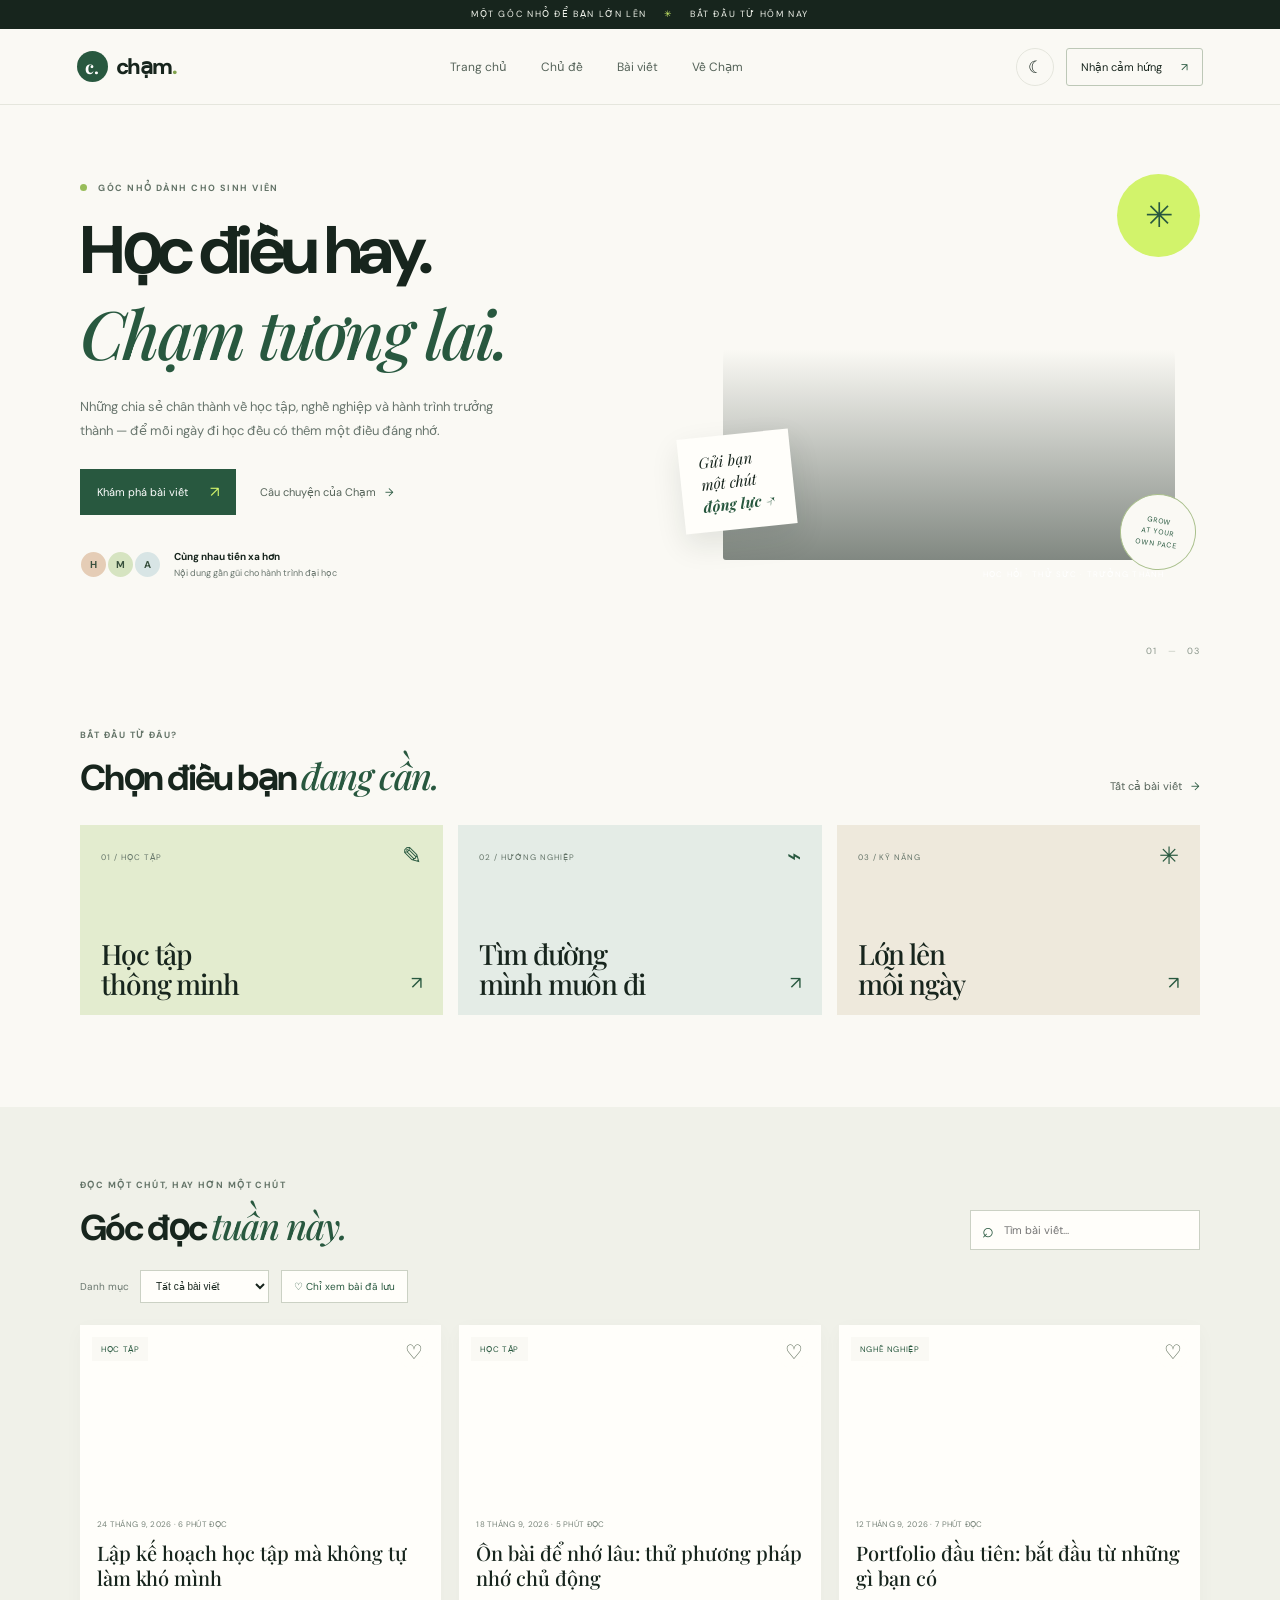
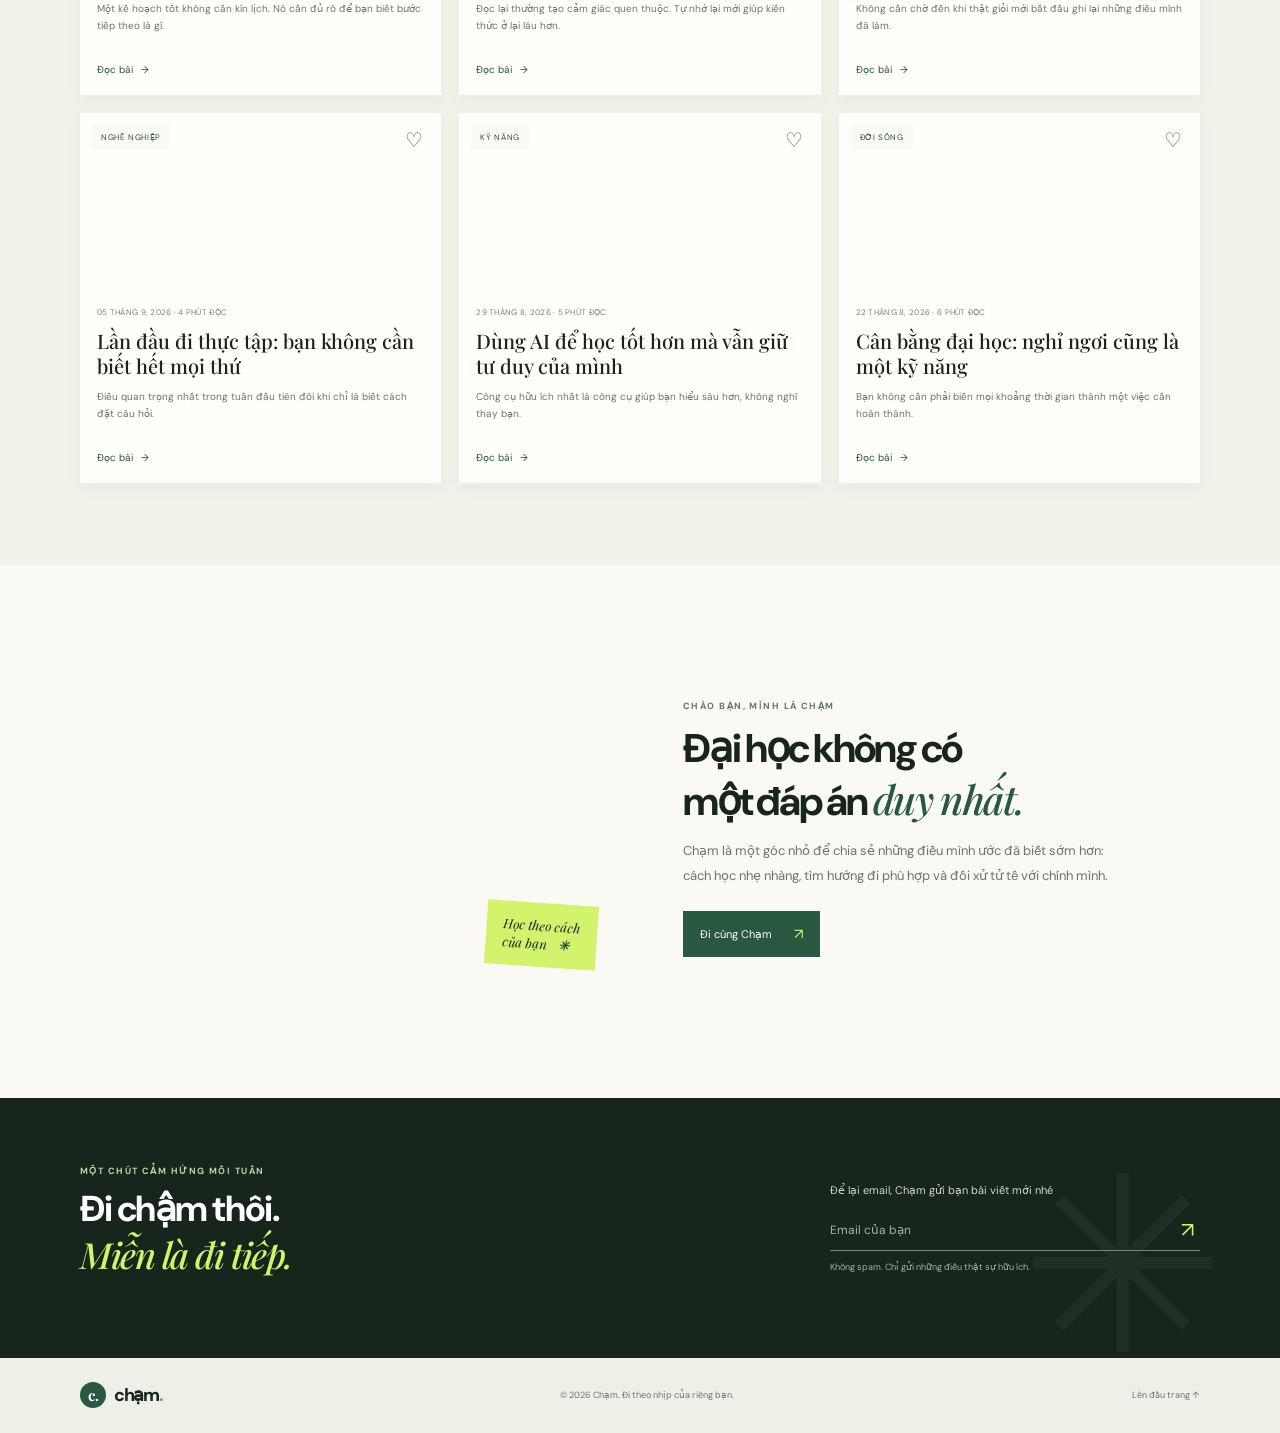
==== commit 425e2b95: "Nội dung cập nhật" ====
--- a/index.html
+++ b/index.html
@@ -19,7 +19,7 @@
     <nav class="nav" id="main-nav" aria-label="Điều hướng chính">
       <a href="#home">Trang chủ</a><a href="#topics">Chủ đề</a><a href="#articles">Bài viết</a><a href="#about">Về Chạm</a>
     </nav>
-    <a class="header-cta" href="#newsletter">Nhận cảm hứng <span>↗</span></a>
+    <div class="header-tools"><button class="theme-toggle" type="button" aria-label="Chuyển chế độ tối" title="Chuyển chế độ sáng/tối">☾</button><a class="header-cta" href="#newsletter">Nhận cảm hứng <span>↗</span></a></div>
   </header>
 
   <main id="home">
@@ -51,13 +51,14 @@
 
     <section class="articles" id="articles"><div class="wrap">
       <div class="section-head article-head"><div><p class="eyebrow">ĐỌC MỘT CHÚT, HAY HƠN MỘT CHÚT</p><h2>Góc đọc <em>tuần này.</em></h2></div><label class="search"><span>⌕</span><input id="search" type="search" placeholder="Tìm bài viết..." aria-label="Tìm bài viết"></label></div>
+      <div class="article-controls"><label class="filter-label">Danh mục <select id="category-filter" aria-label="Lọc theo danh mục"><option value="all">Tất cả bài viết</option><option value="HỌC TẬP">Học tập</option><option value="NGHỀ NGHIỆP">Nghề nghiệp</option><option value="KỸ NĂNG">Kỹ năng</option><option value="ĐỜI SỐNG">Đời sống</option></select></label><button class="favorites-filter" id="favorites-filter" type="button" aria-pressed="false">♡ Chỉ xem bài đã lưu</button></div>
       <div class="article-grid" id="article-grid">
-        <article class="article-card" data-search="lập kế hoạch học tập học"><a class="article-photo photo-one" href="#newsletter" aria-label="Đọc bài lập kế hoạch học tập"><span>HỌC TẬP</span></a><div class="article-info"><small>24 THÁNG 9, 2026 · 6 PHÚT ĐỌC</small><h3><a href="#newsletter">Lập kế hoạch học tập mà không tự làm khó mình</a></h3><p>Một kế hoạch tốt không cần kín lịch. Nó cần đủ rõ để bạn biết bước tiếp theo là gì.</p><a class="read-more" href="#newsletter">Đọc bài <span>→</span></a></div></article>
-        <article class="article-card" data-search="ôn bài nhớ chủ động học"><a class="article-photo photo-two" href="#newsletter" aria-label="Đọc bài ôn tập chủ động"><span>HỌC TẬP</span></a><div class="article-info"><small>18 THÁNG 9, 2026 · 5 PHÚT ĐỌC</small><h3><a href="#newsletter">Ôn bài để nhớ lâu: thử phương pháp nhớ chủ động</a></h3><p>Đọc lại thường tạo cảm giác quen thuộc. Tự nhớ lại mới giúp kiến thức ở lại lâu hơn.</p><a class="read-more" href="#newsletter">Đọc bài <span>→</span></a></div></article>
-        <article class="article-card" data-search="portfolio nghề nghiệp việc làm"><a class="article-photo photo-three" href="#newsletter" aria-label="Đọc bài portfolio"><span>NGHỀ NGHIỆP</span></a><div class="article-info"><small>12 THÁNG 9, 2026 · 7 PHÚT ĐỌC</small><h3><a href="#newsletter">Portfolio đầu tiên: bắt đầu từ những gì bạn có</a></h3><p>Không cần chờ đến khi thật giỏi mới bắt đầu ghi lại những điều mình đã làm.</p><a class="read-more" href="#newsletter">Đọc bài <span>→</span></a></div></article>
-        <article class="article-card" data-search="thực tập phỏng vấn nghề nghiệp"><a class="article-photo photo-four" href="#newsletter" aria-label="Đọc bài thực tập"><span>NGHỀ NGHIỆP</span></a><div class="article-info"><small>05 THÁNG 9, 2026 · 4 PHÚT ĐỌC</small><h3><a href="#newsletter">Lần đầu đi thực tập: bạn không cần biết hết mọi thứ</a></h3><p>Điều quan trọng nhất trong tuần đầu tiên đôi khi chỉ là biết cách đặt câu hỏi.</p><a class="read-more" href="#newsletter">Đọc bài <span>→</span></a></div></article>
-        <article class="article-card" data-search="trí tuệ nhân tạo AI công cụ kỹ năng"><a class="article-photo photo-five" href="#newsletter" aria-label="Đọc bài dùng AI"><span>KỸ NĂNG</span></a><div class="article-info"><small>29 THÁNG 8, 2026 · 5 PHÚT ĐỌC</small><h3><a href="#newsletter">Dùng AI để học tốt hơn mà vẫn giữ tư duy của mình</a></h3><p>Công cụ hữu ích nhất là công cụ giúp bạn hiểu sâu hơn, không nghĩ thay bạn.</p><a class="read-more" href="#newsletter">Đọc bài <span>→</span></a></div></article>
-        <article class="article-card" data-search="cân bằng nghỉ ngơi sức khỏe tinh thần"><a class="article-photo photo-six" href="#newsletter" aria-label="Đọc bài cân bằng"><span>ĐỜI SỐNG</span></a><div class="article-info"><small>22 THÁNG 8, 2026 · 6 PHÚT ĐỌC</small><h3><a href="#newsletter">Cân bằng đại học: nghỉ ngơi cũng là một kỹ năng</a></h3><p>Bạn không cần phải biến mọi khoảng thời gian thành một việc cần hoàn thành.</p><a class="read-more" href="#newsletter">Đọc bài <span>→</span></a></div></article>
+        <article class="article-card" data-search="lập kế hoạch học tập học"><a class="article-photo photo-one" href="article.html?id=plan-hoc-tap" aria-label="Đọc bài lập kế hoạch học tập"><span>HỌC TẬP</span></a><div class="article-info"><small>24 THÁNG 9, 2026 · 6 PHÚT ĐỌC</small><h3><a href="article.html?id=plan-hoc-tap">Lập kế hoạch học tập mà không tự làm khó mình</a></h3><p>Một kế hoạch tốt không cần kín lịch. Nó cần đủ rõ để bạn biết bước tiếp theo là gì.</p><a class="read-more" href="article.html?id=plan-hoc-tap">Đọc bài <span>→</span></a></div></article>
+        <article class="article-card" data-search="ôn bài nhớ chủ động học"><a class="article-photo photo-two" href="article.html?id=on-bai-chu-dong" aria-label="Đọc bài ôn tập chủ động"><span>HỌC TẬP</span></a><div class="article-info"><small>18 THÁNG 9, 2026 · 5 PHÚT ĐỌC</small><h3><a href="article.html?id=on-bai-chu-dong">Ôn bài để nhớ lâu: thử phương pháp nhớ chủ động</a></h3><p>Đọc lại thường tạo cảm giác quen thuộc. Tự nhớ lại mới giúp kiến thức ở lại lâu hơn.</p><a class="read-more" href="article.html?id=on-bai-chu-dong">Đọc bài <span>→</span></a></div></article>
+        <article class="article-card" data-search="portfolio nghề nghiệp việc làm"><a class="article-photo photo-three" href="article.html?id=portfolio-dau-tien" aria-label="Đọc bài portfolio"><span>NGHỀ NGHIỆP</span></a><div class="article-info"><small>12 THÁNG 9, 2026 · 7 PHÚT ĐỌC</small><h3><a href="article.html?id=portfolio-dau-tien">Portfolio đầu tiên: bắt đầu từ những gì bạn có</a></h3><p>Không cần chờ đến khi thật giỏi mới bắt đầu ghi lại những điều mình đã làm.</p><a class="read-more" href="article.html?id=portfolio-dau-tien">Đọc bài <span>→</span></a></div></article>
+        <article class="article-card" data-search="thực tập phỏng vấn nghề nghiệp"><a class="article-photo photo-four" href="article.html?id=thuc-tap-dau-tien" aria-label="Đọc bài thực tập"><span>NGHỀ NGHIỆP</span></a><div class="article-info"><small>05 THÁNG 9, 2026 · 4 PHÚT ĐỌC</small><h3><a href="article.html?id=thuc-tap-dau-tien">Lần đầu đi thực tập: bạn không cần biết hết mọi thứ</a></h3><p>Điều quan trọng nhất trong tuần đầu tiên đôi khi chỉ là biết cách đặt câu hỏi.</p><a class="read-more" href="article.html?id=thuc-tap-dau-tien">Đọc bài <span>→</span></a></div></article>
+        <article class="article-card" data-search="trí tuệ nhân tạo AI công cụ kỹ năng"><a class="article-photo photo-five" href="article.html?id=ai-ho-tro-hoc" aria-label="Đọc bài dùng AI"><span>KỸ NĂNG</span></a><div class="article-info"><small>29 THÁNG 8, 2026 · 5 PHÚT ĐỌC</small><h3><a href="article.html?id=ai-ho-tro-hoc">Dùng AI để học tốt hơn mà vẫn giữ tư duy của mình</a></h3><p>Công cụ hữu ích nhất là công cụ giúp bạn hiểu sâu hơn, không nghĩ thay bạn.</p><a class="read-more" href="article.html?id=ai-ho-tro-hoc">Đọc bài <span>→</span></a></div></article>
+        <article class="article-card" data-search="cân bằng nghỉ ngơi sức khỏe tinh thần"><a class="article-photo photo-six" href="article.html?id=can-bang-dai-hoc" aria-label="Đọc bài cân bằng"><span>ĐỜI SỐNG</span></a><div class="article-info"><small>22 THÁNG 8, 2026 · 6 PHÚT ĐỌC</small><h3><a href="article.html?id=can-bang-dai-hoc">Cân bằng đại học: nghỉ ngơi cũng là một kỹ năng</a></h3><p>Bạn không cần phải biến mọi khoảng thời gian thành một việc cần hoàn thành.</p><a class="read-more" href="article.html?id=can-bang-dai-hoc">Đọc bài <span>→</span></a></div></article>
       </div><p class="no-results" id="no-results" hidden>Chưa tìm thấy bài viết phù hợp. Thử từ khóa khác nhé.</p>
     </div></section>
 
@@ -80,15 +81,62 @@
     const search = document.querySelector('#search');
     const cards = [...document.querySelectorAll('.article-card')];
     const noResults = document.querySelector('#no-results');
-    search.addEventListener('input', () => {
+    const categoryFilter = document.querySelector('#category-filter');
+    const favoritesFilter = document.querySelector('#favorites-filter');
+    const favoritesKey = 'cham-favorites';
+    const getFavorites = () => JSON.parse(localStorage.getItem(favoritesKey) || '[]');
+    const themeButton = document.querySelector('.theme-toggle');
+    const setTheme = dark => {
+      document.body.classList.toggle('dark-theme', dark);
+      themeButton.textContent = dark ? '☀' : '☾';
+      themeButton.setAttribute('aria-label', dark ? 'Chuyển chế độ sáng' : 'Chuyển chế độ tối');
+      localStorage.setItem('cham-theme', dark ? 'dark' : 'light');
+    };
+    setTheme(localStorage.getItem('cham-theme') === 'dark');
+    themeButton.addEventListener('click', () => setTheme(!document.body.classList.contains('dark-theme')));
+    function refreshCards() {
       const term = search.value.trim().toLocaleLowerCase('vi');
+      const category = categoryFilter.value;
+      const onlyFavorites = favoritesFilter.getAttribute('aria-pressed') === 'true';
+      const favoriteIds = getFavorites();
       let visible = 0;
-      cards.forEach(card => {
-        const match = card.dataset.search.toLocaleLowerCase('vi').includes(term) || card.innerText.toLocaleLowerCase('vi').includes(term);
-        card.hidden = !match; if (match) visible++;
+      cards.forEach((card, index) => {
+        const id = card.dataset.id;
+        const matchesSearch = (card.dataset.search + ' ' + card.innerText).toLocaleLowerCase('vi').includes(term);
+        const matchesCategory = category === 'all' || card.dataset.category === category;
+        const matchesFavorite = !onlyFavorites || favoriteIds.includes(id);
+        card.hidden = !(matchesSearch && matchesCategory && matchesFavorite);
+        if (!card.hidden) visible++;
+        const button = card.querySelector('.favorite-button');
+        const saved = favoriteIds.includes(id);
+        button.classList.toggle('is-favorite', saved);
+        button.setAttribute('aria-pressed', String(saved));
+        button.setAttribute('aria-label', saved ? 'Bỏ lưu bài viết' : 'Lưu bài viết yêu thích');
       });
       noResults.hidden = visible > 0;
+    }
+    const articleIds = ['plan-hoc-tap', 'on-bai-chu-dong', 'portfolio-dau-tien', 'thuc-tap-dau-tien', 'ai-ho-tro-hoc', 'can-bang-dai-hoc'];
+    cards.forEach((card, index) => {
+      card.dataset.id = articleIds[index];
+      card.dataset.category = card.querySelector('.article-photo span').textContent.trim();
+      const button = document.createElement('button');
+      button.className = 'favorite-button'; button.type = 'button'; button.textContent = '♡';
+      button.addEventListener('click', () => {
+        const saved = getFavorites();
+        const next = saved.includes(card.dataset.id) ? saved.filter(id => id !== card.dataset.id) : [...saved, card.dataset.id];
+        localStorage.setItem(favoritesKey, JSON.stringify(next)); refreshCards();
+      });
+      card.querySelector('.article-photo').append(button);
     });
+    search.addEventListener('input', refreshCards);
+    categoryFilter.addEventListener('change', refreshCards);
+    favoritesFilter.addEventListener('click', () => {
+      const enabled = favoritesFilter.getAttribute('aria-pressed') !== 'true';
+      favoritesFilter.setAttribute('aria-pressed', String(enabled));
+      favoritesFilter.textContent = enabled ? '♥ Đang xem bài đã lưu' : '♡ Chỉ xem bài đã lưu';
+      refreshCards();
+    });
+    refreshCards();
     document.querySelector('#newsletter-form').addEventListener('submit', event => {
       event.preventDefault();
       document.querySelector('#form-message').textContent = 'Cảm ơn bạn! Chức năng đăng ký cần được kết nối với dịch vụ email.';
--- a/sytle.css
+++ b/sytle.css
@@ -80,15 +80,21 @@
 .welcome-copy h2 { margin: 13px 0; font-size: 40px; }.welcome-copy > p:not(.eyebrow) { margin: 14px 0 23px; }
 .newsletter { overflow: hidden; background: var(--ink); color: white; }.newsletter-inner { min-height: 260px; display: flex; align-items: center; justify-content: space-between; position: relative; gap: 30px; }.newsletter .eyebrow { color: #bfd2a4; }.newsletter h2 { margin: 12px 0; font-size: 36px; line-height: 1.13; letter-spacing: -.04em; }.newsletter h2 em { color: var(--lime); }.newsletter form { width: min(370px, 45%); position: relative; z-index: 1; }.newsletter form label { color: #d0d7ce; font-size: 11px; }.email-row { display: flex; margin-top: 12px; border-bottom: 1px solid #798478; }.email-row input { flex: 1; min-width: 0; padding: 12px 0; border: 0; outline: 0; background: none; color: white; font-size: 12px; }.email-row input::placeholder { color: #a9b3a8; }.email-row button { border: 0; background: none; color: var(--lime); cursor: pointer; font-size: 21px; }.newsletter form small { display: block; margin-top: 10px; color: #a9b3a8; font-size: 9px; line-height: 1.5; }.newsletter-flower { position: absolute; right: -25px; bottom: -70px; color: #ffffff0b; font-size: 245px; }
 .footer { min-height: 75px; display: flex; align-items: center; justify-content: space-between; gap: 18px; padding: 15px max(calc((100% - 1120px) / 2), 6%); background: #eef0e8; color: var(--muted); font-size: 9px; }.footer .brand { color: var(--ink); font-size: 18px; }.footer .brand-icon { width: 26px; height: 26px; font-size: 15px; }
+.header-tools { display: flex; align-items: center; gap: 12px; }.theme-toggle { width: 38px; height: 38px; display: grid; place-items: center; border: 1px solid var(--line); border-radius: 50%; background: transparent; color: var(--ink); cursor: pointer; font-size: 17px; }.theme-toggle:hover { border-color: var(--green); }
+.article-controls { display: flex; align-items: center; gap: 12px; margin: -8px 0 22px; }.filter-label { color: var(--muted); font-size: 10px; }.filter-label select { margin-left: 8px; padding: 9px 32px 9px 11px; border: 1px solid #cbd1c4; background: #fffefa; color: var(--ink); font-size: 10px; }.favorites-filter { padding: 9px 12px; border: 1px solid #cbd1c4; background: #fffefa; color: var(--green); cursor: pointer; font-size: 10px; }.favorites-filter[aria-pressed="true"] { border-color: var(--green); background: var(--green); color: white; }
+.article-photo { position: relative; }.favorite-button { width: 34px; height: 34px; position: absolute; top: 10px; right: 10px; display: grid; place-items: center; border: 0; border-radius: 50%; background: #fffefaeb; color: #52634e; cursor: pointer; font-size: 20px; line-height: 1; }.favorite-button.is-favorite, .article-favorite.is-favorite { color: #bd4356; }
+.article-page { max-width: 790px; padding-top: 38px; padding-bottom: 80px; }.back-link { display: inline-block; margin: 10px 0 25px; color: var(--green); font-size: 11px; }.reading-article { padding: 35px 0 50px; border-bottom: 1px solid var(--line); }.reading-article > .eyebrow { color: var(--green); }.article-date { margin: 12px 0; color: var(--muted); font-size: 9px; letter-spacing: .05em; }.reading-article h1 { max-width: 760px; margin: 15px 0; font: 600 clamp(36px, 5vw, 54px)/1.15 var(--serif); letter-spacing: -.045em; }.article-lead { max-width: 680px; margin: 18px 0; color: var(--muted); font-size: 16px; line-height: 1.8; }.article-favorite { display: inline-flex; align-items: center; gap: 8px; padding: 9px 13px; border: 1px solid var(--line); border-radius: 3px; background: transparent; color: var(--green); cursor: pointer; font-size: 18px; }.article-favorite span { font: 11px var(--sans); }.article-body { max-width: 670px; margin-top: 35px; }.article-body section { margin: 26px 0; }.article-body h2 { margin: 0 0 10px; font: 600 25px var(--serif); }.article-body p { margin: 0; color: var(--muted); font-size: 14px; line-height: 1.9; }.comments-section { max-width: 670px; padding-top: 45px; }.comments-section h2 { margin: 10px 0 25px; font: 600 32px var(--serif); }.comment-form { display: grid; gap: 9px; }.comment-form label { margin-top: 7px; color: var(--muted); font-size: 10px; }.comment-form input, .comment-form textarea { width: 100%; padding: 12px; border: 1px solid var(--line); background: var(--paper); color: var(--ink); outline: none; font-size: 12px; resize: vertical; }.comment-form input:focus, .comment-form textarea:focus { border-color: var(--green); }.comment-form .button { width: max-content; margin-top: 8px; border: 0; cursor: pointer; }.comment-form > small { color: var(--muted); font-size: 9px; }.comment-list { margin-top: 28px; }.comment { padding: 15px 0; border-top: 1px solid var(--line); }.comment strong { font-size: 12px; }.comment small { margin-left: 10px; color: var(--muted); font-size: 9px; }.comment p, .empty-comments { margin: 8px 0 0; color: var(--muted); font-size: 12px; line-height: 1.7; }
+body.dark-theme { color-scheme: dark; --ink: #edf1e9; --muted: #b0bbae; --paper: #17211a; --line: #344137; --green: #9bc67b; --lime: #d2f36b; background: var(--paper); color: var(--ink); }
+body.dark-theme .announcement { background: #0d1510; color: #eef1e9; } body.dark-theme .site-header, body.dark-theme .nav { background: var(--paper); } body.dark-theme .nav, body.dark-theme .plain-link { color: #c5cfc2; } body.dark-theme .header-cta, body.dark-theme .theme-toggle, body.dark-theme .article-favorite { border-color: #4b5d4d; color: var(--ink); } body.dark-theme .brand-icon { color: #17251d; } body.dark-theme .articles, body.dark-theme .footer { background: #202d23; } body.dark-theme .topic-study { background: #35452c; } body.dark-theme .topic-career { background: #2d4035; } body.dark-theme .topic-skills { background: #423f31; } body.dark-theme .topic-number { color: #d0dacb; } body.dark-theme .search, body.dark-theme .filter-label select, body.dark-theme .favorites-filter, body.dark-theme .article-card, body.dark-theme .favorite-button { background-color: #202d23; color: var(--ink); } body.dark-theme .favorites-filter[aria-pressed="true"] { background: var(--green); color: #17251d; } body.dark-theme .photo-note { background: #26342a; } body.dark-theme .footer .brand { color: var(--ink); } body.dark-theme .reading-article h1, body.dark-theme .article-body h2, body.dark-theme .comments-section h2 { color: var(--ink); }
 @media (max-width: 800px) {
   .site-header { height: 68px; padding: 0 6%; }.menu-toggle { width: 34px; height: 34px; display: grid; align-content: center; justify-items: center; gap: 5px; order: 3; border: 0; background: none; cursor: pointer; }.menu-toggle span { width: 20px; height: 1px; background: var(--ink); }
-  .nav { display: none; position: absolute; top: 100%; left: 0; right: 0; padding: 20px 8%; flex-direction: column; align-items: flex-start; gap: 18px; border-bottom: 1px solid var(--line); background: var(--paper); }.nav.is-open { display: flex; }.header-cta { margin-left: auto; margin-right: 12px; font-size: 9px; padding: 9px; }
+  .nav { display: none; position: absolute; top: 100%; left: 0; right: 0; padding: 20px 8%; flex-direction: column; align-items: flex-start; gap: 18px; border-bottom: 1px solid var(--line); background: var(--paper); }.nav.is-open { display: flex; }.header-tools { order: 2; margin-left: auto; margin-right: 7px; gap: 7px; }.header-cta { margin: 0; font-size: 9px; padding: 9px; }.theme-toggle { width: 34px; height: 34px; }
   .hero { grid-template-columns: 1fr; padding-top: 53px; padding-bottom: 38px; }.hero h1 { font-size: 56px; }.hero-visual { height: 350px; margin: 38px 0 0 7%; }.hero-photo { inset: 8px 35px 22px 28px; }.hero-seal { right: 5%; bottom: 4px; }.hero-index { bottom: 0; }
   .topics { padding-top: 47px; padding-bottom: 67px; }.section-head h2, .welcome h2 { font-size: 31px; }.topic-grid { gap: 10px; }.topic-card { height: 160px; padding: 15px; }.topic-card h3 { left: 15px; bottom: 15px; font-size: 23px; }.topic-symbol { right: 14px; top: 12px; }.topic-arrow { right: 14px; bottom: 14px; }
   .articles { padding: 57px 0 65px; }.article-head { align-items: flex-start; flex-direction: column; }.search { width: 100%; }.article-grid { grid-template-columns: repeat(2, 1fr); gap: 13px; }.article-photo { height: 145px; }.article-info { padding: 13px; }.article-info h3 { font-size: 17px; }.article-info p { font-size: 9px; }
   .welcome { grid-template-columns: 1fr; gap: 35px; padding-top: 69px; padding-bottom: 72px; }.welcome-visual { height: 270px; }.welcome-copy h2 { font-size: 35px; }.newsletter-inner { padding-top: 40px; padding-bottom: 42px; align-items: flex-start; flex-direction: column; }.newsletter form { width: min(100%, 440px); }.newsletter-flower { right: -45px; bottom: -80px; }.footer { padding: 17px 6%; flex-wrap: wrap; }.footer > span { order: 3; width: 100%; }
 }
 @media (max-width: 480px) {
-  .announcement { font-size: 7px; letter-spacing: .1em; }.header-cta { font-size: 8px; }.hero h1 { font-size: 48px; }.hero-actions { align-items: flex-start; flex-direction: column; gap: 17px; }.hero-visual { height: 300px; margin-left: 0; }.photo-caption { right: 15px; font-size: 7px; }.photo-note { bottom: 43px; }.topics { padding-top: 39px; }.section-head h2 { font-size: 28px; }.section-head > .plain-link { align-self: flex-start; }.topic-grid { grid-template-columns: 1fr; }.topic-card { height: 128px; }.topic-card h3 br { display: none; }.article-grid { grid-template-columns: 1fr; }.article-photo { height: 190px; }.article-info p { min-height: 0; font-size: 10px; }.welcome h2 { font-size: 32px; }.footer { gap: 12px; }
+  .announcement { font-size: 7px; letter-spacing: .1em; }.header-cta { font-size: 8px; }.hero h1 { font-size: 48px; }.hero-actions { align-items: flex-start; flex-direction: column; gap: 17px; }.hero-visual { height: 300px; margin-left: 0; }.photo-caption { right: 15px; font-size: 7px; }.photo-note { bottom: 43px; }.topics { padding-top: 39px; }.section-head h2 { font-size: 28px; }.section-head > .plain-link { align-self: flex-start; }.topic-grid { grid-template-columns: 1fr; }.topic-card { height: 128px; }.topic-card h3 br { display: none; }.article-grid { grid-template-columns: 1fr; }.article-photo { height: 190px; }.article-info p { min-height: 0; font-size: 10px; }.welcome h2 { font-size: 32px; }.footer { gap: 12px; }.article-controls { align-items: stretch; flex-direction: column; }.filter-label select { width: calc(100% - 66px); }.favorites-filter { align-self: flex-start; }.article-page { padding-top: 20px; }.reading-article { padding-top: 18px; }.reading-article h1 { font-size: 36px; }.article-lead { font-size: 14px; }.comments-section h2 { font-size: 28px; }
 }
 @media (prefers-reduced-motion: reduce) { html { scroll-behavior: auto; } *, *::before, *::after { transition-duration: .01ms !important; } }
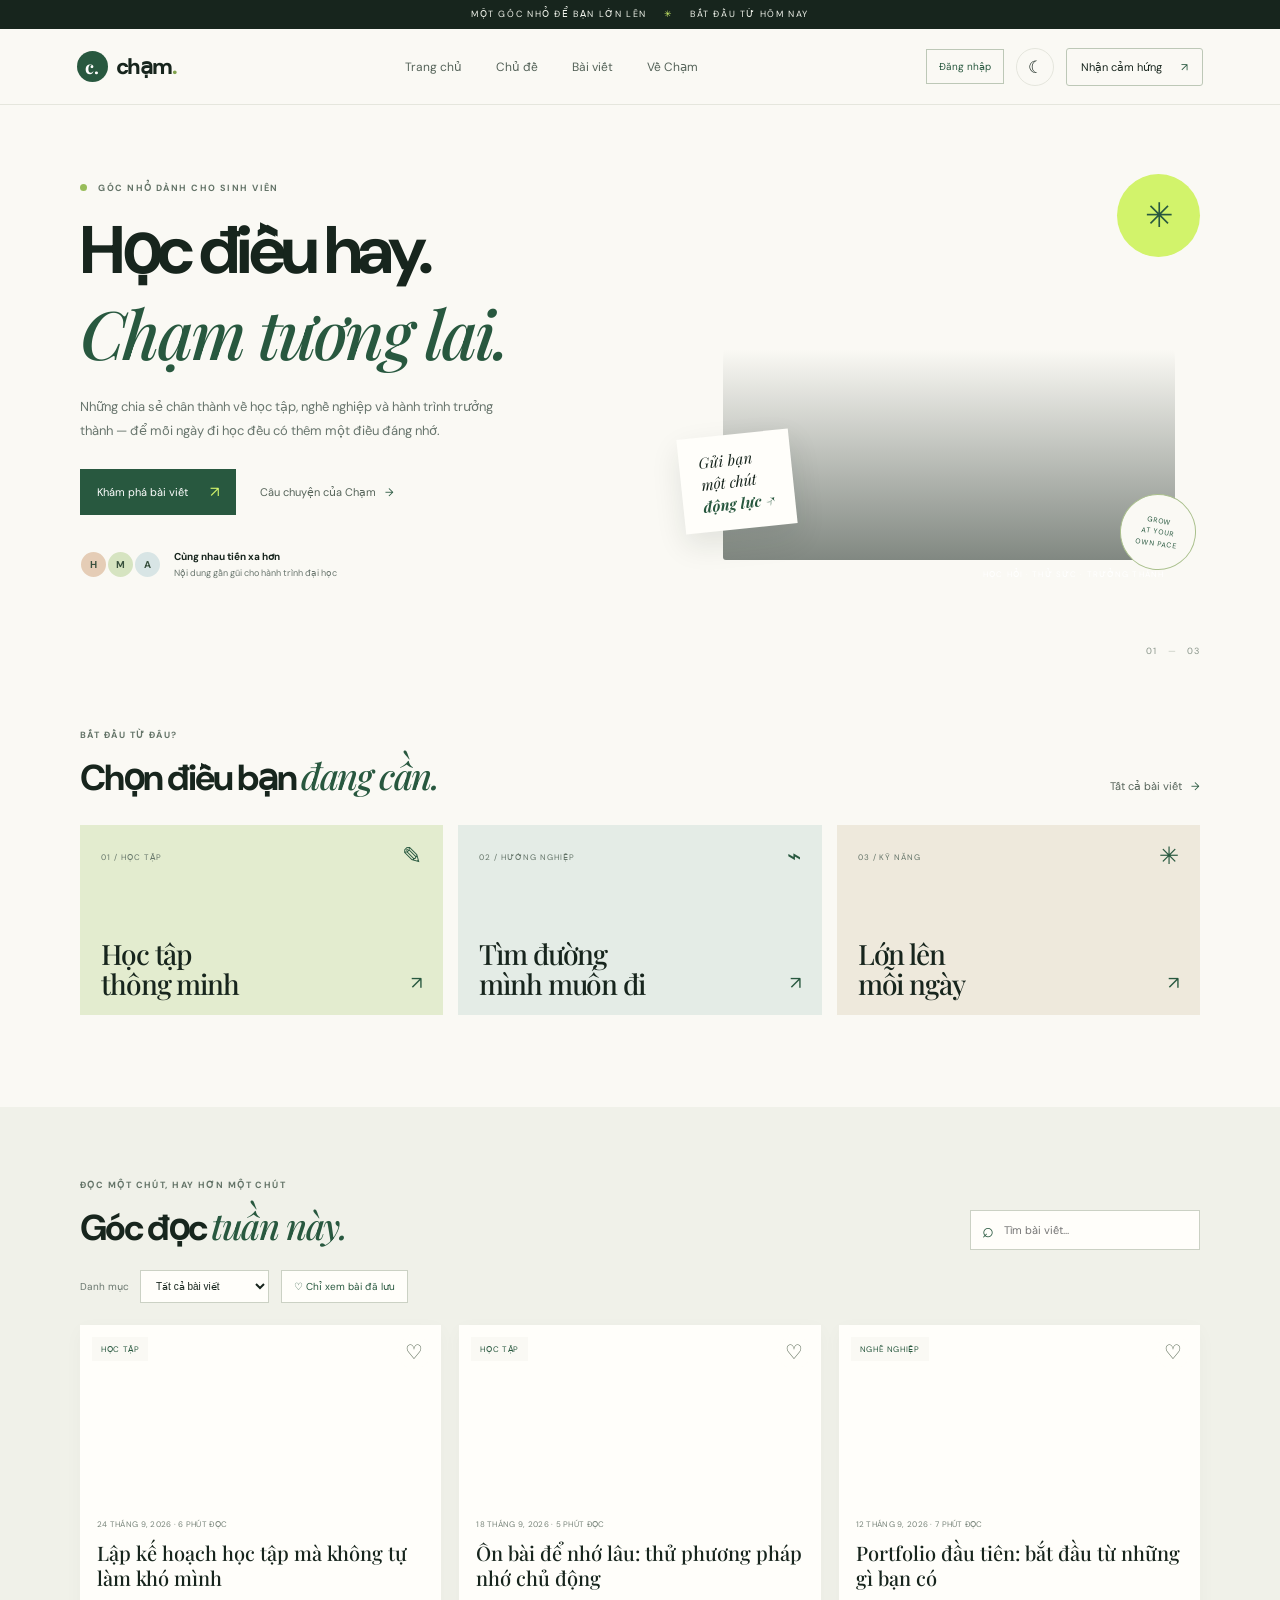
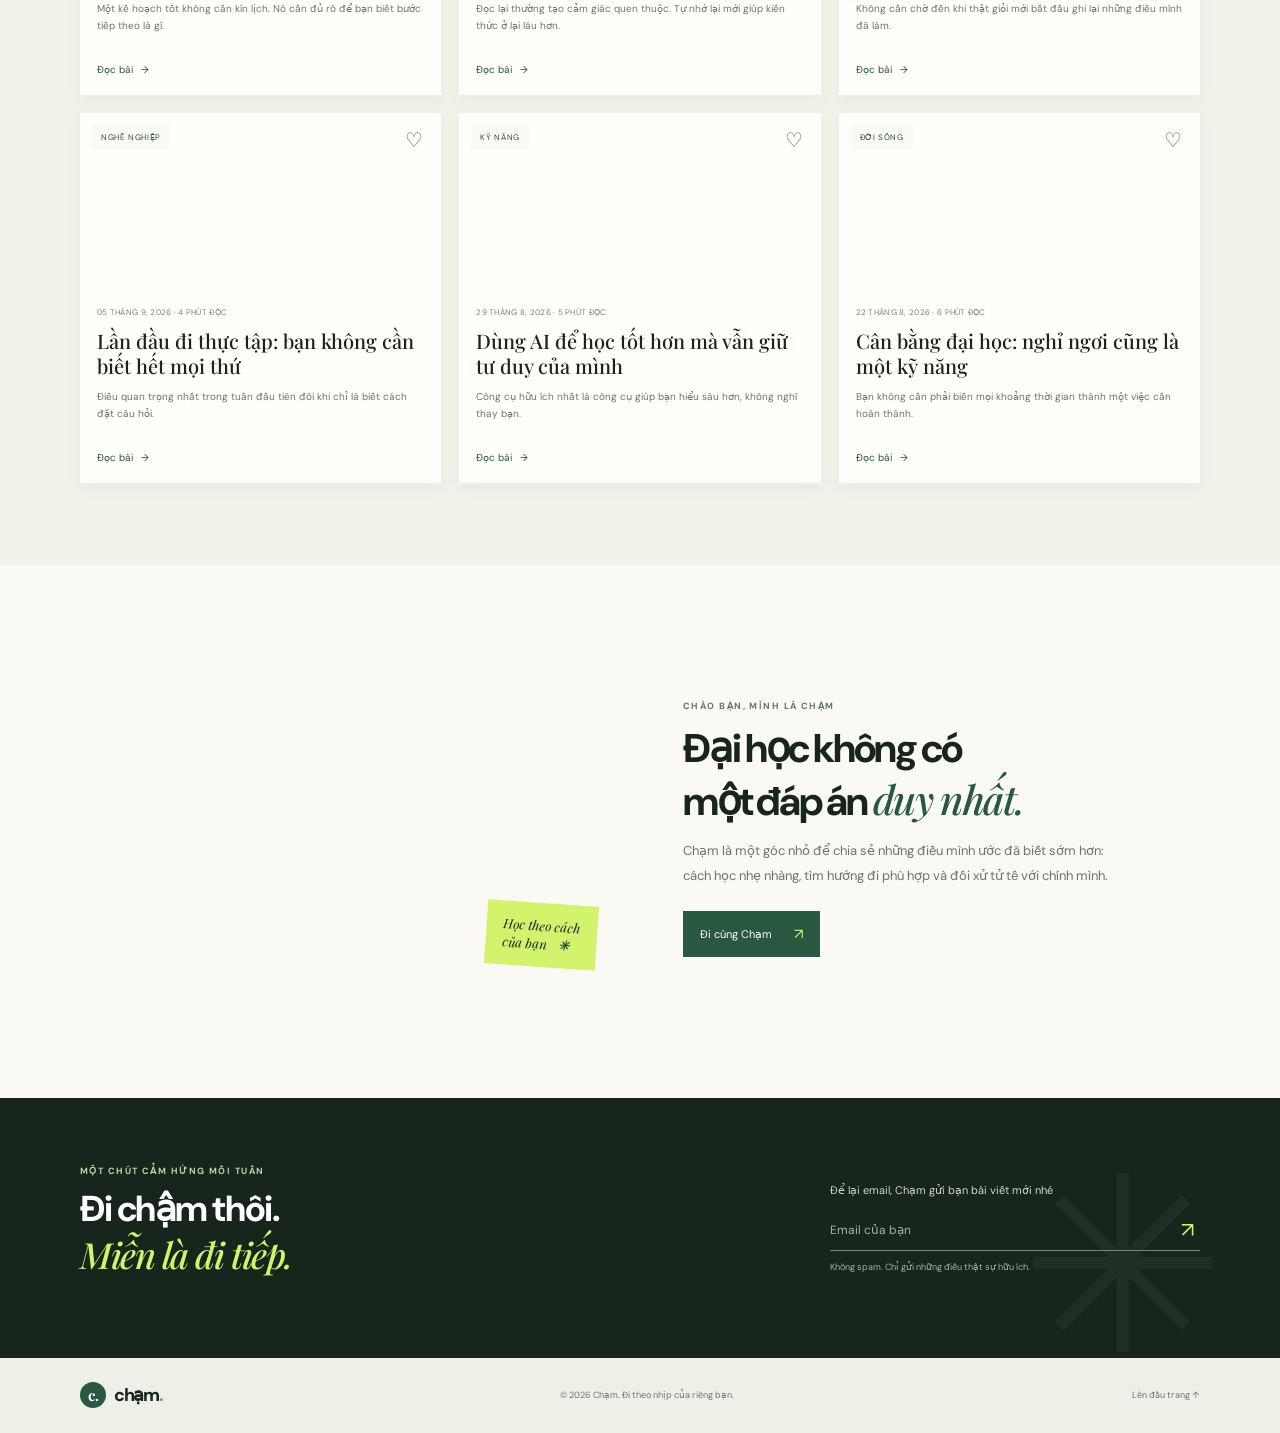
==== commit 0680d721: "Nội dung cập nhật" ====
--- a/index.html
+++ b/index.html
@@ -19,7 +19,7 @@
     <nav class="nav" id="main-nav" aria-label="Điều hướng chính">
       <a href="#home">Trang chủ</a><a href="#topics">Chủ đề</a><a href="#articles">Bài viết</a><a href="#about">Về Chạm</a>
     </nav>
-    <div class="header-tools"><button class="theme-toggle" type="button" aria-label="Chuyển chế độ tối" title="Chuyển chế độ sáng/tối">☾</button><a class="header-cta" href="#newsletter">Nhận cảm hứng <span>↗</span></a></div>
+    <div class="header-tools"><button class="login-trigger" id="login-trigger" type="button">Đăng nhập</button><button class="logout-trigger" id="logout-trigger" type="button" hidden>Đăng xuất</button><button class="theme-toggle" type="button" aria-label="Chuyển chế độ tối" title="Chuyển chế độ sáng/tối">☾</button><a class="header-cta" href="#newsletter">Nhận cảm hứng <span>↗</span></a></div>
   </header>
 
   <main id="home">
@@ -43,9 +43,9 @@
     <section class="topics wrap" id="topics">
       <div class="section-head"><div><p class="eyebrow">BẮT ĐẦU TỪ ĐÂU?</p><h2>Chọn điều bạn <em>đang cần.</em></h2></div><a class="plain-link" href="#articles">Tất cả bài viết <span>→</span></a></div>
       <div class="topic-grid">
-        <a class="topic-card topic-study" href="#articles"><span class="topic-number">01 / HỌC TẬP</span><span class="topic-symbol">✎</span><h3>Học tập<br>thông minh</h3><span class="topic-arrow">↗</span></a>
-        <a class="topic-card topic-career" href="#articles"><span class="topic-number">02 / HƯỚNG NGHIỆP</span><span class="topic-symbol">⌁</span><h3>Tìm đường<br>mình muốn đi</h3><span class="topic-arrow">↗</span></a>
-        <a class="topic-card topic-skills" href="#articles"><span class="topic-number">03 / KỸ NĂNG</span><span class="topic-symbol">✳</span><h3>Lớn lên<br>mỗi ngày</h3><span class="topic-arrow">↗</span></a>
+        <a class="topic-card topic-study" data-topic="HỌC TẬP" href="#articles"><span class="topic-number">01 / HỌC TẬP</span><span class="topic-symbol">✎</span><h3>Học tập<br>thông minh</h3><span class="topic-arrow">↗</span></a>
+        <a class="topic-card topic-career" data-topic="NGHỀ NGHIỆP" href="#articles"><span class="topic-number">02 / HƯỚNG NGHIỆP</span><span class="topic-symbol">⌁</span><h3>Tìm đường<br>mình muốn đi</h3><span class="topic-arrow">↗</span></a>
+        <a class="topic-card topic-skills" data-topic="KỸ NĂNG" href="#articles"><span class="topic-number">03 / KỸ NĂNG</span><span class="topic-symbol">✳</span><h3>Lớn lên<br>mỗi ngày</h3><span class="topic-arrow">↗</span></a>
       </div>
     </section>
 
@@ -66,6 +66,20 @@
 
     <section class="newsletter" id="newsletter"><div class="wrap newsletter-inner"><div><p class="eyebrow">MỘT CHÚT CẢM HỨNG MỖI TUẦN</p><h2>Đi chậm thôi.<br><em>Miễn là đi tiếp.</em></h2></div><form id="newsletter-form"><label for="email">Để lại email, Chạm gửi bạn bài viết mới nhé</label><div class="email-row"><input id="email" name="email" type="email" placeholder="Email của bạn" required><button type="submit" aria-label="Đăng ký nhận bài">↗</button></div><small id="form-message">Không spam. Chỉ gửi những điều thật sự hữu ích.</small></form><span class="newsletter-flower" aria-hidden="true">✳</span></div></section>
   </main>
+  <button class="back-to-top" type="button" aria-label="Lên đầu trang">↑</button>
+  <dialog class="login-dialog" id="login-dialog" aria-labelledby="login-title">
+    <form class="login-form" id="login-form">
+      <button class="dialog-close" type="button" aria-label="Đóng">×</button>
+      <p class="eyebrow">CHÀO MỪNG BẠN ĐẾN VỚI CHẠM</p>
+      <h2 id="login-title">Đăng nhập <em>demo.</em></h2>
+      <p class="login-description">Tạo lời chào cá nhân trên thiết bị này.</p>
+      <label for="login-name">Tên hiển thị</label><input id="login-name" name="name" autocomplete="name" maxlength="40" placeholder="Tên của bạn" required>
+      <label for="login-email">Email</label><input id="login-email" name="email" type="email" autocomplete="email" placeholder="ban@email.com" required>
+      <label for="login-password">Mật khẩu</label><input id="login-password" name="password" type="password" autocomplete="current-password" minlength="6" placeholder="Ít nhất 6 ký tự" required>
+      <button class="button button-dark login-submit" type="submit">Tiếp tục <span>↗</span></button>
+      <small id="login-message">Bản demo không xác thực tài khoản và không lưu mật khẩu.</small>
+    </form>
+  </dialog>
   <footer class="footer"><a class="brand" href="#home"><span class="brand-icon">c.</span> chạm<span class="brand-period">.</span></a><span>© 2026 Chạm. Đi theo nhịp của riêng bạn.</span><a href="#home">Lên đầu trang ↑</a></footer>
   <script>
     const menuButton = document.querySelector('.menu-toggle');
@@ -130,6 +144,12 @@
     });
     search.addEventListener('input', refreshCards);
     categoryFilter.addEventListener('change', refreshCards);
+    document.querySelectorAll('.topic-card[data-topic]').forEach(topic => topic.addEventListener('click', () => {
+      categoryFilter.value = topic.dataset.topic;
+      favoritesFilter.setAttribute('aria-pressed', 'false');
+      favoritesFilter.textContent = '♡ Chỉ xem bài đã lưu';
+      refreshCards();
+    }));
     favoritesFilter.addEventListener('click', () => {
       const enabled = favoritesFilter.getAttribute('aria-pressed') !== 'true';
       favoritesFilter.setAttribute('aria-pressed', String(enabled));
@@ -137,6 +157,49 @@
       refreshCards();
     });
     refreshCards();
+    document.addEventListener('keydown', event => {
+      if (event.key === '/' && !['INPUT', 'TEXTAREA'].includes(document.activeElement.tagName)) {
+        event.preventDefault(); search.focus(); document.querySelector('#articles').scrollIntoView({ behavior: 'smooth' });
+      }
+    });
+    const backToTop = document.querySelector('.back-to-top');
+    window.addEventListener('scroll', () => backToTop.classList.toggle('is-visible', window.scrollY > 500), { passive: true });
+    backToTop.addEventListener('click', () => window.scrollTo({ top: 0, behavior: 'smooth' }));
+    const loginDialog = document.querySelector('#login-dialog');
+    const loginTrigger = document.querySelector('#login-trigger');
+    const logoutTrigger = document.querySelector('#logout-trigger');
+    const profileKey = 'cham-demo-profile';
+    const updateProfileButton = () => {
+      const profile = JSON.parse(localStorage.getItem(profileKey) || 'null');
+      loginTrigger.textContent = profile ? `Chào, ${profile.name}` : 'Đăng nhập';
+      logoutTrigger.hidden = !profile;
+    };
+    loginTrigger.addEventListener('click', () => {
+      if (localStorage.getItem(profileKey)) {
+        document.querySelector('#login-title').textContent = 'Bạn đã đăng nhập demo';
+        document.querySelector('#login-message').textContent = 'Trạng thái này chỉ có trên trình duyệt và thiết bị hiện tại.';
+      }
+      loginDialog.showModal();
+    });
+    document.querySelector('.dialog-close').addEventListener('click', () => loginDialog.close());
+    loginDialog.addEventListener('click', event => { if (event.target === loginDialog) loginDialog.close(); });
+    document.querySelector('#login-form').addEventListener('submit', event => {
+      event.preventDefault();
+      const form = event.currentTarget;
+      const profile = { name: form.elements.name.value.trim(), email: form.elements.email.value.trim() };
+      localStorage.setItem(profileKey, JSON.stringify(profile));
+      document.querySelector('#login-message').textContent = `Xin chào ${profile.name}! Bạn đang dùng phiên đăng nhập demo.`;
+      updateProfileButton();
+      window.setTimeout(() => loginDialog.close(), 900);
+    });
+    logoutTrigger.addEventListener('click', () => {
+      localStorage.removeItem(profileKey);
+      document.querySelector('#login-form').reset();
+      document.querySelector('#login-title').innerHTML = 'Đăng nhập <em>demo.</em>';
+      document.querySelector('#login-message').textContent = 'Bản demo không xác thực tài khoản và không lưu mật khẩu.';
+      updateProfileButton();
+    });
+    updateProfileButton();
     document.querySelector('#newsletter-form').addEventListener('submit', event => {
       event.preventDefault();
       document.querySelector('#form-message').textContent = 'Cảm ơn bạn! Chức năng đăng ký cần được kết nối với dịch vụ email.';
--- a/sytle.css
+++ b/sytle.css
@@ -81,20 +81,25 @@
 .newsletter { overflow: hidden; background: var(--ink); color: white; }.newsletter-inner { min-height: 260px; display: flex; align-items: center; justify-content: space-between; position: relative; gap: 30px; }.newsletter .eyebrow { color: #bfd2a4; }.newsletter h2 { margin: 12px 0; font-size: 36px; line-height: 1.13; letter-spacing: -.04em; }.newsletter h2 em { color: var(--lime); }.newsletter form { width: min(370px, 45%); position: relative; z-index: 1; }.newsletter form label { color: #d0d7ce; font-size: 11px; }.email-row { display: flex; margin-top: 12px; border-bottom: 1px solid #798478; }.email-row input { flex: 1; min-width: 0; padding: 12px 0; border: 0; outline: 0; background: none; color: white; font-size: 12px; }.email-row input::placeholder { color: #a9b3a8; }.email-row button { border: 0; background: none; color: var(--lime); cursor: pointer; font-size: 21px; }.newsletter form small { display: block; margin-top: 10px; color: #a9b3a8; font-size: 9px; line-height: 1.5; }.newsletter-flower { position: absolute; right: -25px; bottom: -70px; color: #ffffff0b; font-size: 245px; }
 .footer { min-height: 75px; display: flex; align-items: center; justify-content: space-between; gap: 18px; padding: 15px max(calc((100% - 1120px) / 2), 6%); background: #eef0e8; color: var(--muted); font-size: 9px; }.footer .brand { color: var(--ink); font-size: 18px; }.footer .brand-icon { width: 26px; height: 26px; font-size: 15px; }
 .header-tools { display: flex; align-items: center; gap: 12px; }.theme-toggle { width: 38px; height: 38px; display: grid; place-items: center; border: 1px solid var(--line); border-radius: 50%; background: transparent; color: var(--ink); cursor: pointer; font-size: 17px; }.theme-toggle:hover { border-color: var(--green); }
+.login-trigger, .logout-trigger { padding: 10px 12px; border: 1px solid #bdc8b7; background: transparent; color: var(--green); cursor: pointer; font-size: 10px; }.logout-trigger { border-color: transparent; color: var(--muted); }.login-trigger:hover, .logout-trigger:hover { border-color: var(--green); }.login-dialog { width: min(440px, calc(100% - 30px)); max-width: none; padding: 0; border: 1px solid var(--line); background: var(--paper); color: var(--ink); box-shadow: 0 24px 80px #101c1640; }.login-dialog::backdrop { background: #101c1680; backdrop-filter: blur(3px); }.login-form { display: grid; gap: 9px; padding: 34px; position: relative; }.dialog-close { width: 32px; height: 32px; position: absolute; top: 13px; right: 13px; border: 0; background: transparent; color: var(--muted); cursor: pointer; font-size: 24px; }.login-form h2 { margin: 5px 0 0; font: 600 32px var(--serif); }.login-description { margin: 0 0 8px; color: var(--muted); font-size: 11px; }.login-form label { margin-top: 4px; color: var(--muted); font-size: 10px; }.login-form input { width: 100%; padding: 12px; border: 1px solid var(--line); background: transparent; color: var(--ink); outline: 0; font-size: 12px; }.login-form input:focus { border-color: var(--green); }.login-submit { margin-top: 9px; border: 0; cursor: pointer; }.login-form > small { color: var(--muted); font-size: 9px; line-height: 1.5; }
 .article-controls { display: flex; align-items: center; gap: 12px; margin: -8px 0 22px; }.filter-label { color: var(--muted); font-size: 10px; }.filter-label select { margin-left: 8px; padding: 9px 32px 9px 11px; border: 1px solid #cbd1c4; background: #fffefa; color: var(--ink); font-size: 10px; }.favorites-filter { padding: 9px 12px; border: 1px solid #cbd1c4; background: #fffefa; color: var(--green); cursor: pointer; font-size: 10px; }.favorites-filter[aria-pressed="true"] { border-color: var(--green); background: var(--green); color: white; }
 .article-photo { position: relative; }.favorite-button { width: 34px; height: 34px; position: absolute; top: 10px; right: 10px; display: grid; place-items: center; border: 0; border-radius: 50%; background: #fffefaeb; color: #52634e; cursor: pointer; font-size: 20px; line-height: 1; }.favorite-button.is-favorite, .article-favorite.is-favorite { color: #bd4356; }
 .article-page { max-width: 790px; padding-top: 38px; padding-bottom: 80px; }.back-link { display: inline-block; margin: 10px 0 25px; color: var(--green); font-size: 11px; }.reading-article { padding: 35px 0 50px; border-bottom: 1px solid var(--line); }.reading-article > .eyebrow { color: var(--green); }.article-date { margin: 12px 0; color: var(--muted); font-size: 9px; letter-spacing: .05em; }.reading-article h1 { max-width: 760px; margin: 15px 0; font: 600 clamp(36px, 5vw, 54px)/1.15 var(--serif); letter-spacing: -.045em; }.article-lead { max-width: 680px; margin: 18px 0; color: var(--muted); font-size: 16px; line-height: 1.8; }.article-favorite { display: inline-flex; align-items: center; gap: 8px; padding: 9px 13px; border: 1px solid var(--line); border-radius: 3px; background: transparent; color: var(--green); cursor: pointer; font-size: 18px; }.article-favorite span { font: 11px var(--sans); }.article-body { max-width: 670px; margin-top: 35px; }.article-body section { margin: 26px 0; }.article-body h2 { margin: 0 0 10px; font: 600 25px var(--serif); }.article-body p { margin: 0; color: var(--muted); font-size: 14px; line-height: 1.9; }.comments-section { max-width: 670px; padding-top: 45px; }.comments-section h2 { margin: 10px 0 25px; font: 600 32px var(--serif); }.comment-form { display: grid; gap: 9px; }.comment-form label { margin-top: 7px; color: var(--muted); font-size: 10px; }.comment-form input, .comment-form textarea { width: 100%; padding: 12px; border: 1px solid var(--line); background: var(--paper); color: var(--ink); outline: none; font-size: 12px; resize: vertical; }.comment-form input:focus, .comment-form textarea:focus { border-color: var(--green); }.comment-form .button { width: max-content; margin-top: 8px; border: 0; cursor: pointer; }.comment-form > small { color: var(--muted); font-size: 9px; }.comment-list { margin-top: 28px; }.comment { padding: 15px 0; border-top: 1px solid var(--line); }.comment strong { font-size: 12px; }.comment small { margin-left: 10px; color: var(--muted); font-size: 9px; }.comment p, .empty-comments { margin: 8px 0 0; color: var(--muted); font-size: 12px; line-height: 1.7; }
 body.dark-theme { color-scheme: dark; --ink: #edf1e9; --muted: #b0bbae; --paper: #17211a; --line: #344137; --green: #9bc67b; --lime: #d2f36b; background: var(--paper); color: var(--ink); }
 body.dark-theme .announcement { background: #0d1510; color: #eef1e9; } body.dark-theme .site-header, body.dark-theme .nav { background: var(--paper); } body.dark-theme .nav, body.dark-theme .plain-link { color: #c5cfc2; } body.dark-theme .header-cta, body.dark-theme .theme-toggle, body.dark-theme .article-favorite { border-color: #4b5d4d; color: var(--ink); } body.dark-theme .brand-icon { color: #17251d; } body.dark-theme .articles, body.dark-theme .footer { background: #202d23; } body.dark-theme .topic-study { background: #35452c; } body.dark-theme .topic-career { background: #2d4035; } body.dark-theme .topic-skills { background: #423f31; } body.dark-theme .topic-number { color: #d0dacb; } body.dark-theme .search, body.dark-theme .filter-label select, body.dark-theme .favorites-filter, body.dark-theme .article-card, body.dark-theme .favorite-button { background-color: #202d23; color: var(--ink); } body.dark-theme .favorites-filter[aria-pressed="true"] { background: var(--green); color: #17251d; } body.dark-theme .photo-note { background: #26342a; } body.dark-theme .footer .brand { color: var(--ink); } body.dark-theme .reading-article h1, body.dark-theme .article-body h2, body.dark-theme .comments-section h2 { color: var(--ink); }
+.back-to-top { width: 42px; height: 42px; position: fixed; right: 22px; bottom: 22px; z-index: 6; border: 0; border-radius: 50%; background: var(--green); color: white; cursor: pointer; font-size: 20px; opacity: 0; pointer-events: none; transform: translateY(8px); transition: opacity .2s, transform .2s; }.back-to-top.is-visible { opacity: 1; pointer-events: auto; transform: translateY(0); }
+.reading-progress { height: 3px; position: sticky; top: 0; z-index: 9; background: var(--line); }.reading-progress span { width: 0; height: 100%; display: block; background: var(--green); }
+.comment-meta { display: flex; align-items: center; }.comment-meta small { margin-left: 10px; color: var(--muted); font-size: 9px; }.comment-meta .delete-comment { margin-left: auto; padding: 4px 7px; border: 0; background: transparent; color: var(--muted); cursor: pointer; font-size: 9px; }.comment-meta .delete-comment:hover { color: #bd4356; }.character-count { justify-self: end; margin-top: -5px; color: var(--muted); font-size: 9px; }
+body.dark-theme .reading-progress { background: #344137; }
 @media (max-width: 800px) {
   .site-header { height: 68px; padding: 0 6%; }.menu-toggle { width: 34px; height: 34px; display: grid; align-content: center; justify-items: center; gap: 5px; order: 3; border: 0; background: none; cursor: pointer; }.menu-toggle span { width: 20px; height: 1px; background: var(--ink); }
-  .nav { display: none; position: absolute; top: 100%; left: 0; right: 0; padding: 20px 8%; flex-direction: column; align-items: flex-start; gap: 18px; border-bottom: 1px solid var(--line); background: var(--paper); }.nav.is-open { display: flex; }.header-tools { order: 2; margin-left: auto; margin-right: 7px; gap: 7px; }.header-cta { margin: 0; font-size: 9px; padding: 9px; }.theme-toggle { width: 34px; height: 34px; }
+  .nav { display: none; position: absolute; top: 100%; left: 0; right: 0; padding: 20px 8%; flex-direction: column; align-items: flex-start; gap: 18px; border-bottom: 1px solid var(--line); background: var(--paper); }.nav.is-open { display: flex; }.header-tools { order: 2; margin-left: auto; margin-right: 7px; gap: 5px; }.header-cta { margin: 0; font-size: 9px; padding: 9px; }.theme-toggle { width: 34px; height: 34px; }.login-trigger, .logout-trigger { padding: 8px; font-size: 9px; }
   .hero { grid-template-columns: 1fr; padding-top: 53px; padding-bottom: 38px; }.hero h1 { font-size: 56px; }.hero-visual { height: 350px; margin: 38px 0 0 7%; }.hero-photo { inset: 8px 35px 22px 28px; }.hero-seal { right: 5%; bottom: 4px; }.hero-index { bottom: 0; }
   .topics { padding-top: 47px; padding-bottom: 67px; }.section-head h2, .welcome h2 { font-size: 31px; }.topic-grid { gap: 10px; }.topic-card { height: 160px; padding: 15px; }.topic-card h3 { left: 15px; bottom: 15px; font-size: 23px; }.topic-symbol { right: 14px; top: 12px; }.topic-arrow { right: 14px; bottom: 14px; }
   .articles { padding: 57px 0 65px; }.article-head { align-items: flex-start; flex-direction: column; }.search { width: 100%; }.article-grid { grid-template-columns: repeat(2, 1fr); gap: 13px; }.article-photo { height: 145px; }.article-info { padding: 13px; }.article-info h3 { font-size: 17px; }.article-info p { font-size: 9px; }
   .welcome { grid-template-columns: 1fr; gap: 35px; padding-top: 69px; padding-bottom: 72px; }.welcome-visual { height: 270px; }.welcome-copy h2 { font-size: 35px; }.newsletter-inner { padding-top: 40px; padding-bottom: 42px; align-items: flex-start; flex-direction: column; }.newsletter form { width: min(100%, 440px); }.newsletter-flower { right: -45px; bottom: -80px; }.footer { padding: 17px 6%; flex-wrap: wrap; }.footer > span { order: 3; width: 100%; }
 }
 @media (max-width: 480px) {
-  .announcement { font-size: 7px; letter-spacing: .1em; }.header-cta { font-size: 8px; }.hero h1 { font-size: 48px; }.hero-actions { align-items: flex-start; flex-direction: column; gap: 17px; }.hero-visual { height: 300px; margin-left: 0; }.photo-caption { right: 15px; font-size: 7px; }.photo-note { bottom: 43px; }.topics { padding-top: 39px; }.section-head h2 { font-size: 28px; }.section-head > .plain-link { align-self: flex-start; }.topic-grid { grid-template-columns: 1fr; }.topic-card { height: 128px; }.topic-card h3 br { display: none; }.article-grid { grid-template-columns: 1fr; }.article-photo { height: 190px; }.article-info p { min-height: 0; font-size: 10px; }.welcome h2 { font-size: 32px; }.footer { gap: 12px; }.article-controls { align-items: stretch; flex-direction: column; }.filter-label select { width: calc(100% - 66px); }.favorites-filter { align-self: flex-start; }.article-page { padding-top: 20px; }.reading-article { padding-top: 18px; }.reading-article h1 { font-size: 36px; }.article-lead { font-size: 14px; }.comments-section h2 { font-size: 28px; }
+  .announcement { font-size: 7px; letter-spacing: .1em; }.header-tools { gap: 3px; }.header-cta { display: none; }.login-trigger, .logout-trigger { padding: 7px 6px; font-size: 8px; }.hero h1 { font-size: 48px; }.hero-actions { align-items: flex-start; flex-direction: column; gap: 17px; }.hero-visual { height: 300px; margin-left: 0; }.photo-caption { right: 15px; font-size: 7px; }.photo-note { bottom: 43px; }.topics { padding-top: 39px; }.section-head h2 { font-size: 28px; }.section-head > .plain-link { align-self: flex-start; }.topic-grid { grid-template-columns: 1fr; }.topic-card { height: 128px; }.topic-card h3 br { display: none; }.article-grid { grid-template-columns: 1fr; }.article-photo { height: 190px; }.article-info p { min-height: 0; font-size: 10px; }.welcome h2 { font-size: 32px; }.footer { gap: 12px; }.article-controls { align-items: stretch; flex-direction: column; }.filter-label select { width: calc(100% - 66px); }.favorites-filter { align-self: flex-start; }.article-page { padding-top: 20px; }.reading-article { padding-top: 18px; }.reading-article h1 { font-size: 36px; }.article-lead { font-size: 14px; }.comments-section h2 { font-size: 28px; }.login-form { padding: 30px 23px; }
 }
 @media (prefers-reduced-motion: reduce) { html { scroll-behavior: auto; } *, *::before, *::after { transition-duration: .01ms !important; } }
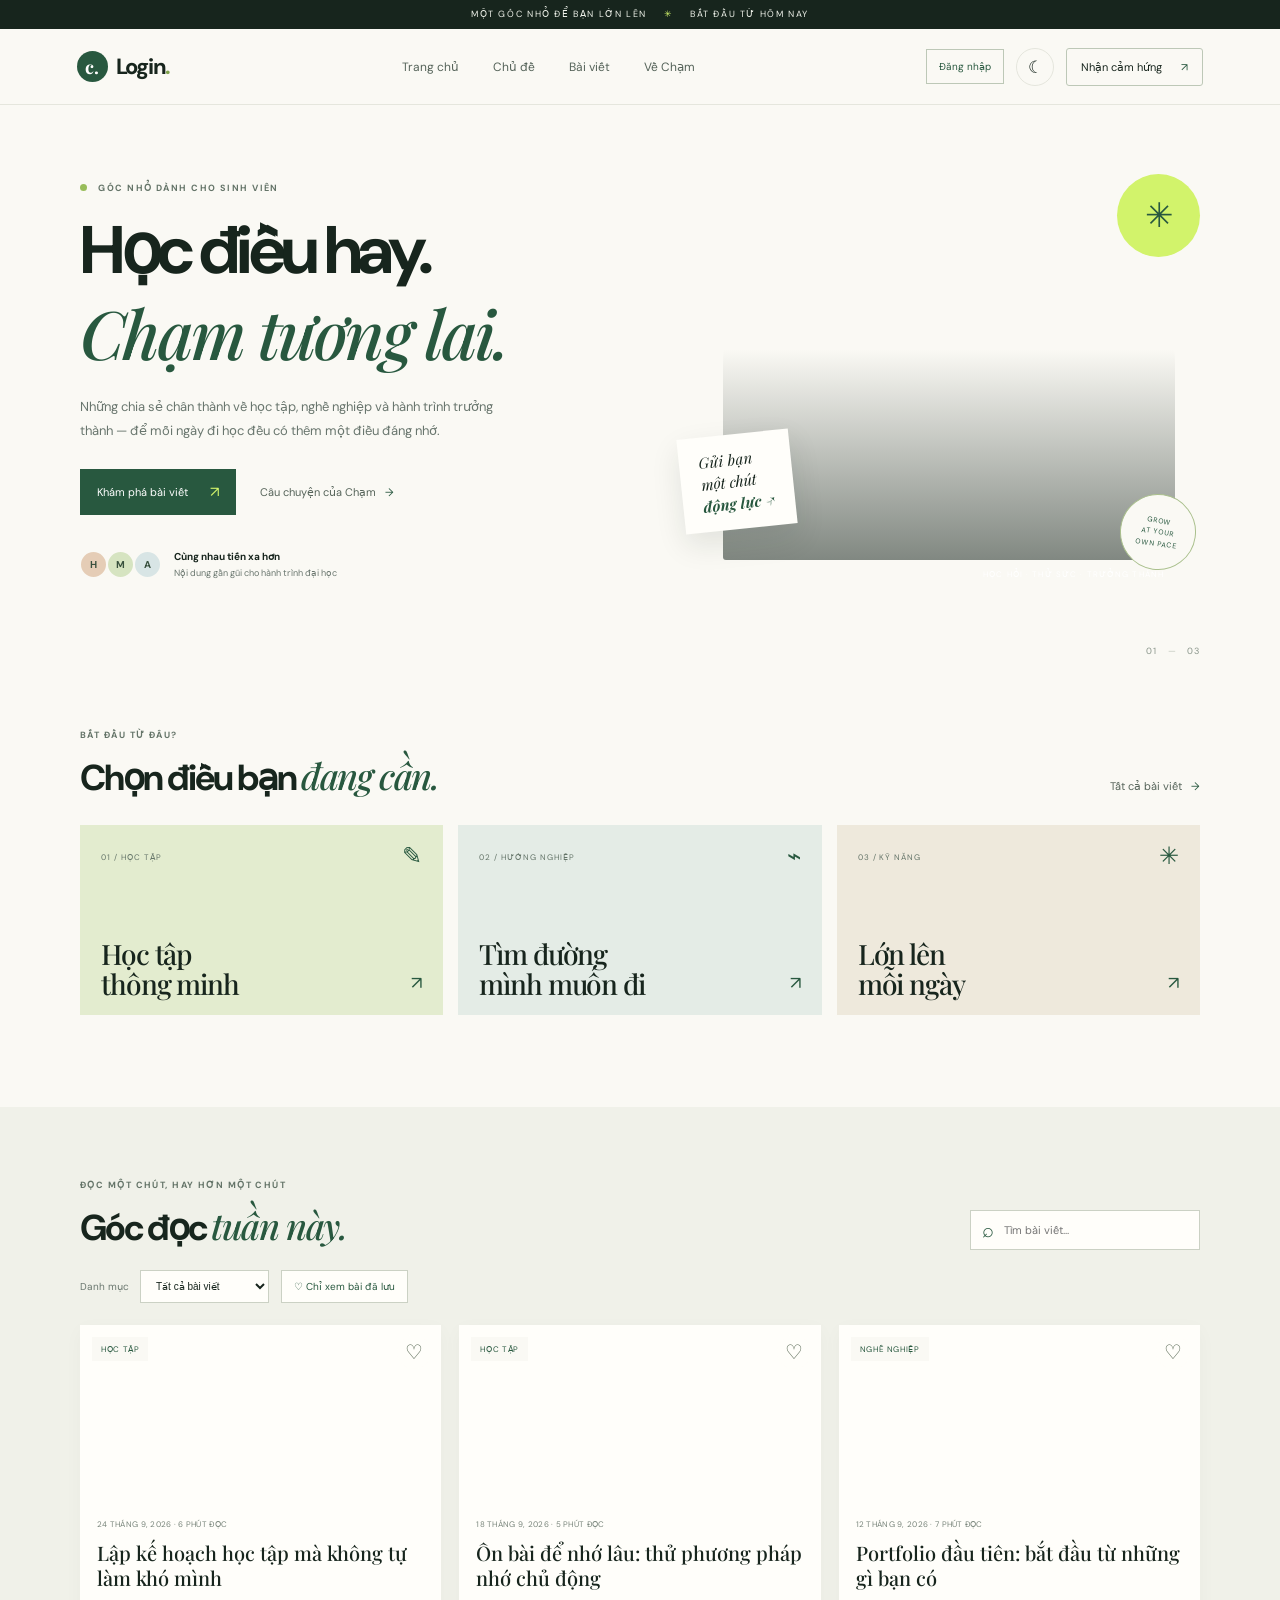
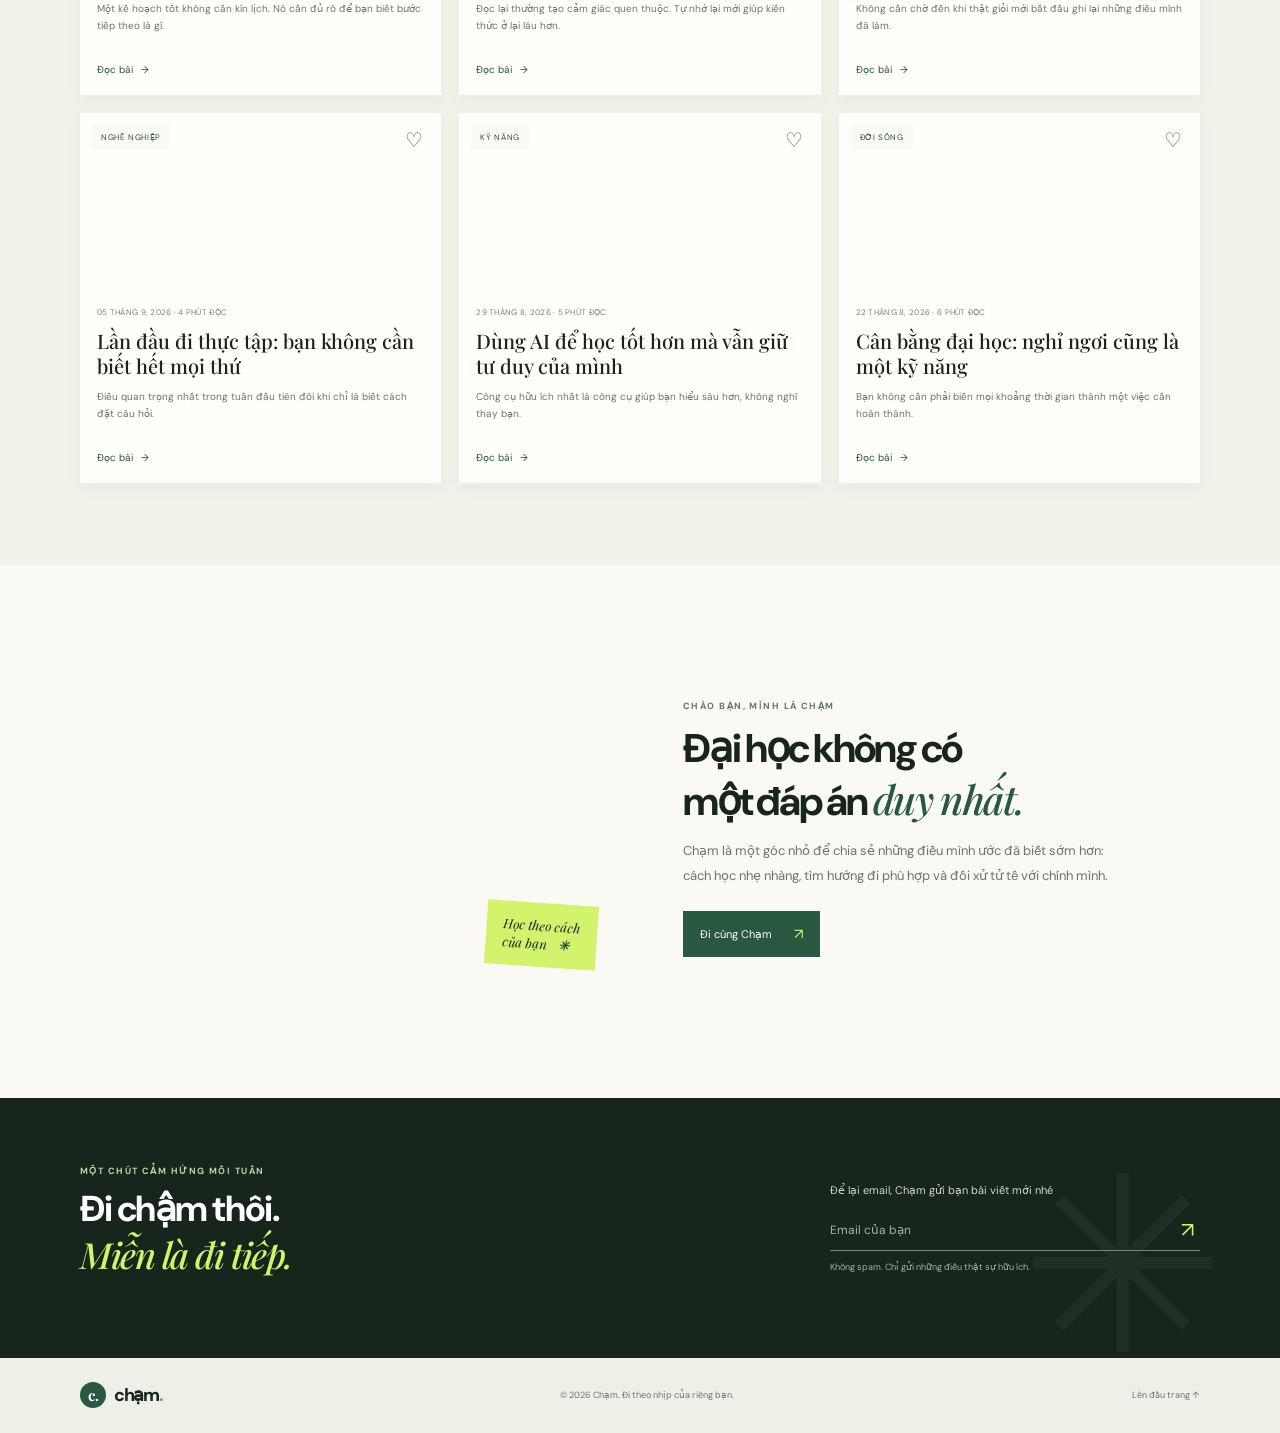
==== commit e37e15e1: "Nội dung cập nhật" ====
--- a/index.html
+++ b/index.html
@@ -14,7 +14,7 @@
 <body>
   <div class="announcement">MỘT GÓC NHỎ ĐỂ BẠN LỚN LÊN <span>✳</span> BẮT ĐẦU TỪ HÔM NAY</div>
   <header class="site-header">
-    <a class="brand" href="#home" aria-label="Chạm, về đầu trang"><span class="brand-icon">c.</span> chạm<span class="brand-period">.</span></a>
+    <a class="brand" href="#home" aria-label="Login, về đầu trang"><span class="brand-icon">c.</span> <span id="brand-name">Login</span><span class="brand-period">.</span></a>
     <button class="menu-toggle" type="button" aria-label="Mở menu" aria-expanded="false" aria-controls="main-nav"><span></span><span></span></button>
     <nav class="nav" id="main-nav" aria-label="Điều hướng chính">
       <a href="#home">Trang chủ</a><a href="#topics">Chủ đề</a><a href="#articles">Bài viết</a><a href="#about">Về Chạm</a>
@@ -169,16 +169,34 @@
     const loginTrigger = document.querySelector('#login-trigger');
     const logoutTrigger = document.querySelector('#logout-trigger');
     const profileKey = 'cham-demo-profile';
+    const profileForm = document.querySelector('#login-form');
+    let editingProfile = false;
+    const setProfileEditMode = (profile = null) => {
+      editingProfile = Boolean(profile);
+      const emailField = profileForm.elements.email;
+      const passwordField = profileForm.elements.password;
+      const emailLabel = profileForm.querySelector('label[for="login-email"]');
+      const passwordLabel = profileForm.querySelector('label[for="login-password"]');
+      emailField.hidden = passwordField.hidden = emailLabel.hidden = passwordLabel.hidden = editingProfile;
+      emailField.required = passwordField.required = !editingProfile;
+      profileForm.elements.name.value = profile?.name || '';
+      emailField.value = profile?.email || '';
+      document.querySelector('#login-title').textContent = editingProfile ? 'Đổi tên hiển thị' : 'Đăng nhập demo.';
+      document.querySelector('.login-submit').innerHTML = editingProfile ? 'Lưu tên mới <span>↗</span>' : 'Tiếp tục <span>↗</span>';
+      document.querySelector('#login-message').textContent = editingProfile
+        ? 'Nhập tên mới để thay tên đang hiển thị trên thiết bị này.'
+        : 'Bản demo không xác thực tài khoản và không lưu mật khẩu.';
+    };
     const updateProfileButton = () => {
       const profile = JSON.parse(localStorage.getItem(profileKey) || 'null');
       loginTrigger.textContent = profile ? `Chào, ${profile.name}` : 'Đăng nhập';
+      document.querySelector('#brand-name').textContent = profile ? profile.name : 'Login';
+      document.querySelector('.site-header .brand').setAttribute('aria-label', `${profile ? profile.name : 'Login'}, về đầu trang`);
       logoutTrigger.hidden = !profile;
     };
     loginTrigger.addEventListener('click', () => {
-      if (localStorage.getItem(profileKey)) {
-        document.querySelector('#login-title').textContent = 'Bạn đã đăng nhập demo';
-        document.querySelector('#login-message').textContent = 'Trạng thái này chỉ có trên trình duyệt và thiết bị hiện tại.';
-      }
+      const profile = JSON.parse(localStorage.getItem(profileKey) || 'null');
+      setProfileEditMode(profile);
       loginDialog.showModal();
     });
     document.querySelector('.dialog-close').addEventListener('click', () => loginDialog.close());
@@ -186,17 +204,23 @@
     document.querySelector('#login-form').addEventListener('submit', event => {
       event.preventDefault();
       const form = event.currentTarget;
-      const profile = { name: form.elements.name.value.trim(), email: form.elements.email.value.trim() };
+      const previousProfile = JSON.parse(localStorage.getItem(profileKey) || 'null');
+      const profile = {
+        name: form.elements.name.value.trim(),
+        email: editingProfile ? previousProfile.email : form.elements.email.value.trim()
+      };
       localStorage.setItem(profileKey, JSON.stringify(profile));
-      document.querySelector('#login-message').textContent = `Xin chào ${profile.name}! Bạn đang dùng phiên đăng nhập demo.`;
+      document.querySelector('#login-message').textContent = editingProfile
+        ? `Đã đổi tên hiển thị thành ${profile.name}.`
+        : `Xin chào ${profile.name}! Bạn đang dùng phiên đăng nhập demo.`;
+      editingProfile = false;
       updateProfileButton();
       window.setTimeout(() => loginDialog.close(), 900);
     });
     logoutTrigger.addEventListener('click', () => {
       localStorage.removeItem(profileKey);
-      document.querySelector('#login-form').reset();
-      document.querySelector('#login-title').innerHTML = 'Đăng nhập <em>demo.</em>';
-      document.querySelector('#login-message').textContent = 'Bản demo không xác thực tài khoản và không lưu mật khẩu.';
+      profileForm.reset();
+      setProfileEditMode();
       updateProfileButton();
     });
     updateProfileButton();
